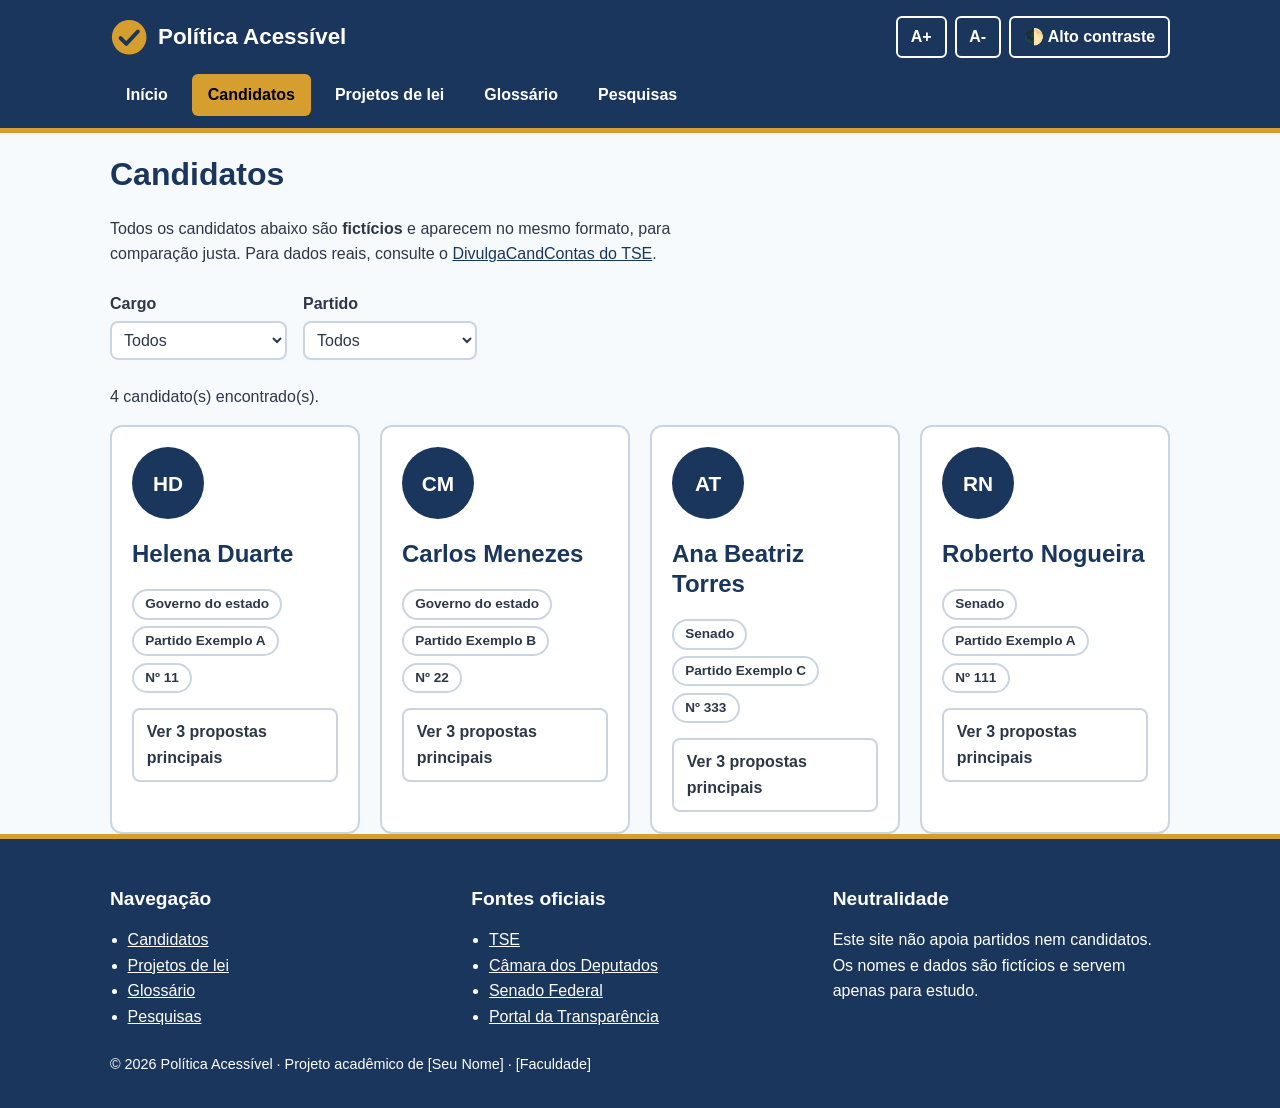
==== html/candidatos.html @ 6edd08f7 "estrutura geral" ====
<!DOCTYPE html>
<html lang="pt-BR">

<head>
    <meta charset="UTF-8">
    <meta name="viewport" content="width=device-width, initial-scale=1">
    <title>Candidatos – Política Acessível</title>
    <link rel="stylesheet" href="../css/style.css">
</head>

<body>
    <a class="pular" href="#conteudo">Ir para o conteúdo</a>

    <header class="cabecalho">
        <div class="container cabecalho-topo">
            <a class="logo" href="../index.html">
                <svg viewBox="0 0 40 40" aria-hidden="true">
                    <circle cx="20" cy="20" r="18" fill="#D69E2E" />
                    <path d="M11 21l6 6 12-13" fill="none" stroke="#1A365D" stroke-width="4" stroke-linecap="round"
                        stroke-linejoin="round" />
                </svg>
                <span>Política Acessível</span>
            </a>
            <div class="acessibilidade" role="group" aria-label="Ferramentas de acessibilidade">
                <button type="button" id="aumentar-fonte" aria-label="Aumentar tamanho do texto">A+</button>
                <button type="button" id="diminuir-fonte" aria-label="Diminuir tamanho do texto">A-</button>
                <button type="button" id="alto-contraste" aria-pressed="false">🌓 Alto contraste</button>
            </div>
        </div>
        <nav class="menu" aria-label="Menu principal">
            <ul>
                <li><a href="index.html">Início</a></li>
                <li><a href="candidatos.html" aria-current="page">Candidatos</a></li>
                <li><a href="projetos-de-lei.html">Projetos de lei</a></li>
                <li><a href="glossario.html">Glossário</a></li>
                <li><a href="pesquisas.html">Pesquisas</a></li>
            </ul>
        </nav>
    </header>

    <main id="conteudo" class="container">
        <h1>Candidatos</h1>
        <p class="intro">
            Todos os candidatos abaixo são <strong>fictícios</strong> e aparecem no mesmo formato, para comparação
            justa.
            Para dados reais, consulte o <a href="https://divulgacandcontas.tse.jus.br" target="_blank"
                rel="noopener">DivulgaCandContas do TSE</a>.
        </p>

        <!-- ===== FILTROS ===== -->
        <div class="filtros">
            <div>
                <label for="filtro-cargo">Cargo</label>
                <select id="filtro-cargo">
                    <option value="todos">Todos</option>
                    <option value="governo">Governo do estado</option>
                    <option value="senado">Senado</option>
                </select>
            </div>
            <div>
                <label for="filtro-partido">Partido</label>
                <select id="filtro-partido">
                    <option value="todos">Todos</option>
                    <option value="a">Partido Exemplo A</option>
                    <option value="b">Partido Exemplo B</option>
                    <option value="c">Partido Exemplo C</option>
                </select>
            </div>
        </div>
        <!-- aria-live: leitores de tela leem a mensagem quando ela muda -->
        <p id="contagem" aria-live="polite">4 candidato(s) encontrado(s).</p>

        <!--
      Cada card tem data-cargo e data-partido: informações usadas pelo filtro no JS.
      A foto é um placeholder com as iniciais. Para foto real, use:
      <img src="foto.jpg" alt="Foto de Nome do Candidato">
    -->
        <div class="grade">

            <article class="card card-candidato" data-cargo="governo" data-partido="a">
                <div class="foto" aria-hidden="true">HD</div>
                <h2>Helena Duarte</h2>
                <span class="tag">Governo do estado</span><span class="tag">Partido Exemplo A</span><span class="tag">Nº
                    11</span>
                <!-- aria-expanded = aberto/fechado | aria-controls = id do painel -->
                <button type="button" class="acordeao-botao" aria-expanded="false" aria-controls="prop-1">
                    Ver 3 propostas principais
                </button>
                <div id="prop-1" class="acordeao-painel" hidden>
                    <ol>
                        <li>Escola em tempo integral.</li>
                        <li>Mais postos de saúde com atendimento noturno.</li>
                        <li>Reforço escolar com tutoria.</li>
                    </ol>
                </div>
            </article>

            <article class="card card-candidato" data-cargo="governo" data-partido="b">
                <div class="foto" aria-hidden="true">CM</div>
                <h2>Carlos Menezes</h2>
                <span class="tag">Governo do estado</span><span class="tag">Partido Exemplo B</span><span class="tag">Nº
                    22</span>
                <button type="button" class="acordeao-botao" aria-expanded="false" aria-controls="prop-2">
                    Ver 3 propostas principais
                </button>
                <div id="prop-2" class="acordeao-painel" hidden>
                    <ol>
                        <li>Crédito facilitado para pequenos negócios.</li>
                        <li>Abertura de empresas em até 48 horas.</li>
                        <li>Cursos técnicos ligados às vagas da região.</li>
                    </ol>
                </div>
            </article>

            <article class="card card-candidato" data-cargo="senado" data-partido="c">
                <div class="foto" aria-hidden="true">AT</div>
                <h2>Ana Beatriz Torres</h2>
                <span class="tag">Senado</span><span class="tag">Partido Exemplo C</span><span class="tag">Nº 333</span>
                <button type="button" class="acordeao-botao" aria-expanded="false" aria-controls="prop-3">
                    Ver 3 propostas principais
                </button>
                <div id="prop-3" class="acordeao-painel" hidden>
                    <ol>
                        <li>Incentivo a energia limpa nos municípios.</li>
                        <li>Meta nacional de saneamento básico.</li>
                        <li>Transporte público mais barato para estudantes.</li>
                    </ol>
                </div>
            </article>

            <article class="card card-candidato" data-cargo="senado" data-partido="a">
                <div class="foto" aria-hidden="true">RN</div>
                <h2>Roberto Nogueira</h2>
                <span class="tag">Senado</span><span class="tag">Partido Exemplo A</span><span class="tag">Nº 111</span>
                <button type="button" class="acordeao-botao" aria-expanded="false" aria-controls="prop-4">
                    Ver 3 propostas principais
                </button>
                <div id="prop-4" class="acordeao-painel" hidden>
                    <ol>
                        <li>Mais transparência nos gastos do Congresso.</li>
                        <li>Apoio a pequenos produtores rurais.</li>
                        <li>Internet de qualidade em escolas do interior.</li>
                    </ol>
                </div>
            </article>

        </div>
    </main>

    <footer class="rodape">
        <div class="container">
            <div class="rodape-grade">
                <div>
                    <h2>Navegação</h2>
                    <ul>
                        <li><a href="candidatos.html">Candidatos</a></li>
                        <li><a href="projetos-de-lei.html">Projetos de lei</a></li>
                        <li><a href="glossario.html">Glossário</a></li>
                        <li><a href="pesquisas.html">Pesquisas</a></li>
                    </ul>
                </div>
                <div>
                    <h2>Fontes oficiais</h2>
                    <ul>
                        <li><a href="https://www.tse.jus.br" target="_blank" rel="noopener">TSE</a></li>
                        <li><a href="https://www.camara.leg.br" target="_blank" rel="noopener">Câmara dos Deputados</a>
                        </li>
                        <li><a href="https://www.senado.leg.br" target="_blank" rel="noopener">Senado Federal</a></li>
                        <li><a href="https://portaldatransparencia.gov.br" target="_blank" rel="noopener">Portal da
                                Transparência</a></li>
                    </ul>
                </div>
                <div>
                    <h2>Neutralidade</h2>
                    <p>Este site não apoia partidos nem candidatos. Os nomes e dados são fictícios e servem apenas para
                        estudo.</p>
                </div>
            </div>
            <p class="direitos">© 2026 Política Acessível · Projeto acadêmico de [Seu Nome] · [Faculdade]</p>
        </div>
    </footer>

    <script src="script.js"></script>
</body>

</html>
---- css/style.css ----
/* =========================================================
   1. VARIÁVEIS (design system)
   Use var(--nome) em qualquer lugar. Mudou aqui, mudou no site todo.
   ========================================================= */
:root {
  --cor-primaria: #1A365D;    /* azul institucional */
  --cor-secundaria: #2F855A;  /* verde cívico */
  --cor-destaque: #D69E2E;    /* amarelo suave */
  --cor-fundo: #F7FAFC;
  --cor-texto: #2D3748;
  --fonte-principal: 'Inter', 'Roboto', sans-serif;

  /* Variáveis extras, para o alto contraste conseguir trocar as cores */
  --cor-card: #FFFFFF;
  --cor-borda: #CBD5E0;
  --cor-titulo: #1A365D;
  --cor-link: #1A365D;
  --cor-barra-topo: #1A365D;  /* fundo do cabeçalho e do rodapé */
  --cor-sobre-barra: #FFFFFF; /* texto sobre o cabeçalho/rodapé */
  --cor-botao: #2F855A;       /* fundo dos botões principais */
  --cor-sobre-botao: #FFFFFF; /* texto dos botões principais */
}

/* =========================================================
   2. ALTO CONTRASTE
   Quando o JS coloca a classe "alto-contraste" no <body>,
   as variáveis abaixo substituem as de cima.
   ========================================================= */
.alto-contraste {
  --cor-fundo: #000000;
  --cor-texto: #FFFFFF;
  --cor-card: #000000;
  --cor-borda: #FFFFFF;
  --cor-titulo: #FFEB3B;
  --cor-link: #FFEB3B;
  --cor-barra-topo: #000000;
  --cor-sobre-barra: #FFFFFF;
  --cor-botao: #FFEB3B;
  --cor-sobre-botao: #000000;
  --cor-destaque: #FFEB3B;
}

/* =========================================================
   3. RESET E BASE
   rem = relativo ao tamanho da fonte do <html>.
   Por isso os botões A+ e A- conseguem aumentar o site todo.
   ========================================================= */
* { box-sizing: border-box; }

body {
  margin: 0;
  font-family: var(--fonte-principal);
  font-size: 1rem;
  line-height: 1.6;
  color: var(--cor-texto);
  background: var(--cor-fundo);
}

h1, h2, h3 { color: var(--cor-titulo); line-height: 1.25; }
a { color: var(--cor-link); }
img, svg { max-width: 100%; }

/* Centraliza e limita a largura do conteúdo */
.container { max-width: 1100px; margin: 0 auto; padding: 0 1.25rem; }
main { padding: 2rem 0 3rem; }

/* =========================================================
   4. ACESSIBILIDADE
   ========================================================= */
/* Foco visível para quem usa o teclado (tecla Tab) */
:focus-visible { outline: 3px solid var(--cor-destaque); outline-offset: 3px; }

/* "Ir para o conteúdo": escondido até receber foco */
.pular {
  position: absolute; left: 1rem; top: -4rem; z-index: 10;
  background: #FFFFFF; color: #000000; padding: 0.6rem 1rem; border-radius: 6px;
}
.pular:focus { top: 1rem; }

/* Texto só para leitores de tela */
.so-leitor {
  position: absolute; width: 1px; height: 1px; overflow: hidden;
  clip: rect(0 0 0 0); white-space: nowrap;
}

/* Respeita quem prefere menos animação */
@media (prefers-reduced-motion: reduce) {
  * { transition: none !important; }
}

/* =========================================================
   5. CABEÇALHO, MENU E WIDGET DE ACESSIBILIDADE
   ========================================================= */
.cabecalho {
  background: var(--cor-barra-topo);
  color: var(--cor-sobre-barra);
  border-bottom: 5px solid var(--cor-destaque);
}
.cabecalho-topo {
  display: flex; flex-wrap: wrap;             /* quebra linha no celular */
  justify-content: space-between; align-items: center;
  gap: 1rem; padding-top: 1rem; padding-bottom: 1rem;
}
.logo {
  display: flex; align-items: center; gap: 0.6rem;
  color: var(--cor-sobre-barra); text-decoration: none;
  font-size: 1.4rem; font-weight: 700;
}
.logo svg { width: 2.4rem; height: 2.4rem; }

.acessibilidade { display: flex; gap: 0.5rem; }
.acessibilidade button {
  font: inherit; font-weight: 600; cursor: pointer;
  padding: 0.4rem 0.8rem; border-radius: 6px;
  border: 2px solid var(--cor-sobre-barra);
  background: transparent; color: var(--cor-sobre-barra);
}
.acessibilidade button:hover,
.acessibilidade button[aria-pressed="true"] {
  background: var(--cor-sobre-barra); color: var(--cor-barra-topo);
}

.menu ul {
  list-style: none; margin: 0; padding: 0 1.25rem 0.75rem;
  max-width: 1100px; margin-inline: auto;
  display: flex; flex-wrap: wrap; gap: 0.5rem;
}
.menu a {
  display: block; padding: 0.5rem 1rem; border-radius: 6px;
  color: var(--cor-sobre-barra); text-decoration: none; font-weight: 600;
}
.menu a:hover { background: rgba(255, 255, 255, 0.18); }
/* Página atual (marcada com aria-current="page" no HTML) */
.menu a[aria-current="page"] { background: var(--cor-destaque); color: #000000; }

/* =========================================================
   6. COMPONENTES REUTILIZÁVEIS
   ========================================================= */
/* GRID: colunas automáticas, mínimo de 250px cada */
.grade { display: grid; grid-template-columns: repeat(auto-fit, minmax(250px, 1fr)); gap: 1.25rem; }

.card {
  background: var(--cor-card); border: 2px solid var(--cor-borda);
  border-radius: 12px; padding: 1.25rem;
}
.card h3 { margin-top: 0; }

.botao {
  font: inherit; font-weight: 600; cursor: pointer; text-decoration: none;
  display: inline-block; padding: 0.6rem 1.1rem; border-radius: 8px;
  border: 2px solid var(--cor-botao);
  background: var(--cor-botao); color: var(--cor-sobre-botao);
}
.botao:hover { opacity: 0.88; }
/* Botão "ativo" (ex.: Apoio já escolhido) */
.botao[aria-pressed="true"] { outline: 3px solid var(--cor-destaque); outline-offset: 2px; }
.botao-claro { background: transparent; color: var(--cor-link); border-color: var(--cor-link); }

.tag {
  display: inline-block; padding: 0.15rem 0.7rem; margin: 0 0.3rem 0.4rem 0;
  border-radius: 999px; font-size: 0.85rem; font-weight: 600;
  border: 2px solid var(--cor-borda);
}

.intro { max-width: 65ch; margin-bottom: 1.5rem; }

/* =========================================================
   7. PÁGINA INICIAL
   ========================================================= */
.hero { background: var(--cor-card); border-bottom: 2px solid var(--cor-borda); padding: 3rem 0; }
.hero h1 { font-size: clamp(1.8rem, 5vw, 3rem); margin: 0 0 0.75rem; }
.hero p { max-width: 60ch; font-size: 1.2rem; margin: 0 0 1.5rem; }

/* Card inteiro clicável (é um link <a>) */
.card-acesso { display: block; text-decoration: none; color: var(--cor-texto); min-height: 9rem; }
.card-acesso:hover { border-color: var(--cor-destaque); }
.card-acesso strong { display: block; font-size: 1.25rem; color: var(--cor-titulo); margin-bottom: 0.4rem; }
.secao { margin-top: 3rem; }

/* =========================================================
   8. CANDIDATOS
   ========================================================= */
.filtros { display: flex; flex-wrap: wrap; gap: 1rem; margin-bottom: 1.5rem; }
.filtros label { display: block; font-weight: 600; margin-bottom: 0.25rem; }
select, input[type="search"] {
  font: inherit; padding: 0.5rem; border: 2px solid var(--cor-borda);
  border-radius: 8px; background: var(--cor-card); color: var(--cor-texto);
}
input[type="search"] { width: 100%; max-width: 28rem; }

.foto {
  width: 4.5rem; height: 4.5rem; border-radius: 50%; margin-bottom: 0.75rem;
  display: flex; align-items: center; justify-content: center;
  background: var(--cor-primaria); color: #FFFFFF; font-weight: 700; font-size: 1.3rem;
}
.alto-contraste .foto { background: #FFFFFF; color: #000000; }

.acordeao-botao {
  width: 100%; text-align: left; font: inherit; font-weight: 600; cursor: pointer;
  padding: 0.6rem 0.8rem; margin-top: 0.5rem; border-radius: 8px;
  border: 2px solid var(--cor-borda); background: transparent; color: var(--cor-texto);
}
.acordeao-botao[aria-expanded="true"] { border-color: var(--cor-destaque); }
.acordeao-painel { padding: 0.5rem 0.5rem 0 1rem; }

/* =========================================================
   9. PROJETOS DE LEI (abas)
   ========================================================= */
.abas { display: flex; gap: 0.5rem; margin: 1rem 0; }
.aba-btn {
  font: inherit; font-weight: 600; cursor: pointer; padding: 0.5rem 1rem;
  border-radius: 8px; border: 2px solid var(--cor-borda);
  background: transparent; color: var(--cor-texto);
}
.aba-btn[aria-selected="true"] { background: var(--cor-botao); color: var(--cor-sobre-botao); border-color: var(--cor-botao); }
.aba-painel { padding: 1rem; border-left: 5px solid var(--cor-destaque); margin-bottom: 1rem; }
.botoes-voto { display: flex; flex-wrap: wrap; gap: 0.75rem; align-items: center; }

/* =========================================================
   10. GLOSSÁRIO
   ========================================================= */
.termo { padding: 1rem 0; border-bottom: 1px solid var(--cor-borda); }
.termo dt { font-weight: 700; font-size: 1.15rem; color: var(--cor-titulo); }
.termo dd { margin: 0.25rem 0 0; max-width: 70ch; }

/* =========================================================
   11. PESQUISAS (formulário e barras)
   ========================================================= */
fieldset { border: none; padding: 0; margin: 0 0 1rem; }
legend { font-weight: 700; font-size: 1.15rem; margin-bottom: 0.5rem; }
.opcao { display: flex; align-items: center; gap: 0.6rem; padding: 0.4rem 0; }
.opcao input { width: 1.3rem; height: 1.3rem; accent-color: var(--cor-botao); }
.msg-erro { color: #C53030; font-weight: 600; min-height: 1.5rem; }
.alto-contraste .msg-erro { color: #FF8A80; }

.linha-voto { display: grid; grid-template-columns: 7rem 1fr 3rem; gap: 0.5rem; align-items: center; margin: 0.5rem 0; }
.barra { height: 1.1rem; background: var(--cor-borda); border-radius: 999px; overflow: hidden; }
.alto-contraste .barra { background: #333333; }
.barra-cheia { height: 100%; width: 0; background: var(--cor-botao); transition: width 0.5s; }

/* =========================================================
   12. RODAPÉ
   ========================================================= */
.rodape { background: var(--cor-barra-topo); color: var(--cor-sobre-barra); padding: 2rem 0; border-top: 5px solid var(--cor-destaque); }
.rodape a { color: var(--cor-sobre-barra); }
.rodape h2 { color: var(--cor-sobre-barra); font-size: 1.2rem; }
.rodape-grade { display: grid; grid-template-columns: repeat(auto-fit, minmax(240px, 1fr)); gap: 1.5rem; }
.rodape ul { padding-left: 1.1rem; margin: 0; }
.direitos { margin: 1.5rem 0 0; font-size: 0.9rem; }

/* Celulares pequenos: barras de votação mais compactas */
@media (max-width: 480px) {
  .linha-voto { grid-template-columns: 5rem 1fr 2.8rem; }
}
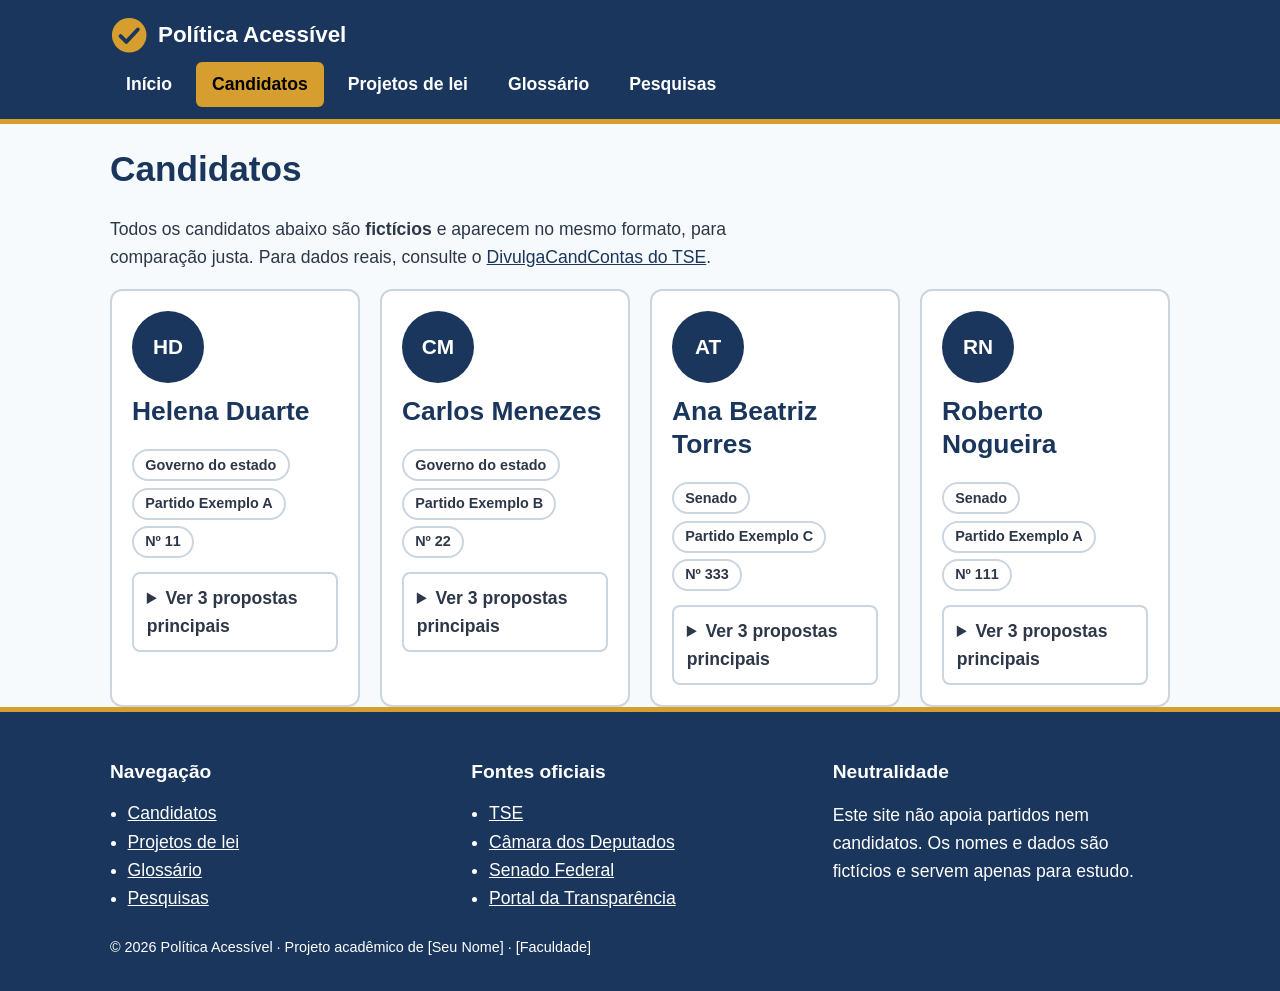
==== commit d6e38b7e: "ajuste css" ====
--- a/html/candidatos.html
+++ b/html/candidatos.html
@@ -13,7 +13,7 @@
 
     <header class="cabecalho">
         <div class="container cabecalho-topo">
-            <a class="logo" href="../index.html">
+            <a class="logo" href="index.html">
                 <svg viewBox="0 0 40 40" aria-hidden="true">
                     <circle cx="20" cy="20" r="18" fill="#D69E2E" />
                     <path d="M11 21l6 6 12-13" fill="none" stroke="#1A365D" stroke-width="4" stroke-linecap="round"
@@ -21,11 +21,6 @@
                 </svg>
                 <span>Política Acessível</span>
             </a>
-            <div class="acessibilidade" role="group" aria-label="Ferramentas de acessibilidade">
-                <button type="button" id="aumentar-fonte" aria-label="Aumentar tamanho do texto">A+</button>
-                <button type="button" id="diminuir-fonte" aria-label="Diminuir tamanho do texto">A-</button>
-                <button type="button" id="alto-contraste" aria-pressed="false">🌓 Alto contraste</button>
-            </div>
         </div>
         <nav class="menu" aria-label="Menu principal">
             <ul>
@@ -47,101 +42,69 @@
                 rel="noopener">DivulgaCandContas do TSE</a>.
         </p>
 
-        <!-- ===== FILTROS ===== -->
-        <div class="filtros">
-            <div>
-                <label for="filtro-cargo">Cargo</label>
-                <select id="filtro-cargo">
-                    <option value="todos">Todos</option>
-                    <option value="governo">Governo do estado</option>
-                    <option value="senado">Senado</option>
-                </select>
-            </div>
-            <div>
-                <label for="filtro-partido">Partido</label>
-                <select id="filtro-partido">
-                    <option value="todos">Todos</option>
-                    <option value="a">Partido Exemplo A</option>
-                    <option value="b">Partido Exemplo B</option>
-                    <option value="c">Partido Exemplo C</option>
-                </select>
-            </div>
-        </div>
-        <!-- aria-live: leitores de tela leem a mensagem quando ela muda -->
-        <p id="contagem" aria-live="polite">4 candidato(s) encontrado(s).</p>
-
-        <!--
-      Cada card tem data-cargo e data-partido: informações usadas pelo filtro no JS.
-      A foto é um placeholder com as iniciais. Para foto real, use:
-      <img src="foto.jpg" alt="Foto de Nome do Candidato">
-    -->
         <div class="grade">
 
-            <article class="card card-candidato" data-cargo="governo" data-partido="a">
+            <article class="card card-candidato">
                 <div class="foto" aria-hidden="true">HD</div>
                 <h2>Helena Duarte</h2>
                 <span class="tag">Governo do estado</span><span class="tag">Partido Exemplo A</span><span class="tag">Nº
                     11</span>
-                <!-- aria-expanded = aberto/fechado | aria-controls = id do painel -->
-                <button type="button" class="acordeao-botao" aria-expanded="false" aria-controls="prop-1">
-                    Ver 3 propostas principais
-                </button>
-                <div id="prop-1" class="acordeao-painel" hidden>
+
+                <!-- details/summary: o próprio HTML abre e fecha, sem JavaScript -->
+                <details>
+                    <summary>Ver 3 propostas principais</summary>
                     <ol>
                         <li>Escola em tempo integral.</li>
                         <li>Mais postos de saúde com atendimento noturno.</li>
                         <li>Reforço escolar com tutoria.</li>
                     </ol>
-                </div>
+                </details>
             </article>
 
-            <article class="card card-candidato" data-cargo="governo" data-partido="b">
+            <article class="card card-candidato">
                 <div class="foto" aria-hidden="true">CM</div>
                 <h2>Carlos Menezes</h2>
                 <span class="tag">Governo do estado</span><span class="tag">Partido Exemplo B</span><span class="tag">Nº
                     22</span>
-                <button type="button" class="acordeao-botao" aria-expanded="false" aria-controls="prop-2">
-                    Ver 3 propostas principais
-                </button>
-                <div id="prop-2" class="acordeao-painel" hidden>
+                <!-- details/summary: o próprio HTML abre e fecha, sem JavaScript -->
+                <details>
+                    <summary>Ver 3 propostas principais</summary>
                     <ol>
                         <li>Crédito facilitado para pequenos negócios.</li>
                         <li>Abertura de empresas em até 48 horas.</li>
                         <li>Cursos técnicos ligados às vagas da região.</li>
                     </ol>
-                </div>
+                </details>
             </article>
 
-            <article class="card card-candidato" data-cargo="senado" data-partido="c">
+            <article class="card card-candidato">
                 <div class="foto" aria-hidden="true">AT</div>
                 <h2>Ana Beatriz Torres</h2>
                 <span class="tag">Senado</span><span class="tag">Partido Exemplo C</span><span class="tag">Nº 333</span>
-                <button type="button" class="acordeao-botao" aria-expanded="false" aria-controls="prop-3">
-                    Ver 3 propostas principais
-                </button>
-                <div id="prop-3" class="acordeao-painel" hidden>
+                <!-- details/summary: o próprio HTML abre e fecha, sem JavaScript -->
+                <details>
+                    <summary>Ver 3 propostas principais</summary>
                     <ol>
                         <li>Incentivo a energia limpa nos municípios.</li>
                         <li>Meta nacional de saneamento básico.</li>
                         <li>Transporte público mais barato para estudantes.</li>
                     </ol>
-                </div>
+                </details>
             </article>
 
-            <article class="card card-candidato" data-cargo="senado" data-partido="a">
+            <article class="card card-candidato">
                 <div class="foto" aria-hidden="true">RN</div>
                 <h2>Roberto Nogueira</h2>
                 <span class="tag">Senado</span><span class="tag">Partido Exemplo A</span><span class="tag">Nº 111</span>
-                <button type="button" class="acordeao-botao" aria-expanded="false" aria-controls="prop-4">
-                    Ver 3 propostas principais
-                </button>
-                <div id="prop-4" class="acordeao-painel" hidden>
+                <!-- details/summary: o próprio HTML abre e fecha, sem JavaScript -->
+                <details>
+                    <summary>Ver 3 propostas principais</summary>
                     <ol>
                         <li>Mais transparência nos gastos do Congresso.</li>
                         <li>Apoio a pequenos produtores rurais.</li>
                         <li>Internet de qualidade em escolas do interior.</li>
                     </ol>
-                </div>
+                </details>
             </article>
 
         </div>
@@ -180,7 +143,6 @@
         </div>
     </footer>
 
-    <script src="script.js"></script>
 </body>
 
 </html>
--- a/css/style.css
+++ b/css/style.css
@@ -1,254 +1,373 @@
 /* =========================================================
-   1. VARIÁVEIS (design system)
-   Use var(--nome) em qualquer lugar. Mudou aqui, mudou no site todo.
+   1. VARIÁVEIS DE COR
+   Guardamos as cores com um nome. Para mudar uma cor do site
+   todo, basta mudar aqui. Para usar: var(--azul)
    ========================================================= */
 :root {
-  --cor-primaria: #1A365D;    /* azul institucional */
-  --cor-secundaria: #2F855A;  /* verde cívico */
-  --cor-destaque: #D69E2E;    /* amarelo suave */
-  --cor-fundo: #F7FAFC;
-  --cor-texto: #2D3748;
-  --fonte-principal: 'Inter', 'Roboto', sans-serif;
-
-  /* Variáveis extras, para o alto contraste conseguir trocar as cores */
-  --cor-card: #FFFFFF;
-  --cor-borda: #CBD5E0;
-  --cor-titulo: #1A365D;
-  --cor-link: #1A365D;
-  --cor-barra-topo: #1A365D;  /* fundo do cabeçalho e do rodapé */
-  --cor-sobre-barra: #FFFFFF; /* texto sobre o cabeçalho/rodapé */
-  --cor-botao: #2F855A;       /* fundo dos botões principais */
-  --cor-sobre-botao: #FFFFFF; /* texto dos botões principais */
-}
-
-/* =========================================================
-   2. ALTO CONTRASTE
-   Quando o JS coloca a classe "alto-contraste" no <body>,
-   as variáveis abaixo substituem as de cima.
-   ========================================================= */
-.alto-contraste {
-  --cor-fundo: #000000;
-  --cor-texto: #FFFFFF;
-  --cor-card: #000000;
-  --cor-borda: #FFFFFF;
-  --cor-titulo: #FFEB3B;
-  --cor-link: #FFEB3B;
-  --cor-barra-topo: #000000;
-  --cor-sobre-barra: #FFFFFF;
-  --cor-botao: #FFEB3B;
-  --cor-sobre-botao: #000000;
-  --cor-destaque: #FFEB3B;
-}
-
-/* =========================================================
-   3. RESET E BASE
-   rem = relativo ao tamanho da fonte do <html>.
-   Por isso os botões A+ e A- conseguem aumentar o site todo.
-   ========================================================= */
-* { box-sizing: border-box; }
+  --azul: #1A365D;
+  --verde: #2F855A;
+  --amarelo: #D69E2E;
+  --fundo: #F7FAFC;
+  --texto: #2D3748;
+  --branco: #FFFFFF;
+  --borda: #CBD5E0;
+}
+
+/* =========================================================
+   2. BASE (vale para a página toda)
+   ========================================================= */
+/* box-sizing: o padding e a borda entram na largura da caixa */
+* {
+  box-sizing: border-box;
+}
 
 body {
   margin: 0;
-  font-family: var(--fonte-principal);
-  font-size: 1rem;
+  /* tira a margem padrão do navegador */
+  font-family: Inter, Roboto, sans-serif;
+  /* fonte legível */
+  font-size: 1.1rem;
+  /* letra um pouco grande */
   line-height: 1.6;
-  color: var(--cor-texto);
-  background: var(--cor-fundo);
-}
-
-h1, h2, h3 { color: var(--cor-titulo); line-height: 1.25; }
-a { color: var(--cor-link); }
-img, svg { max-width: 100%; }
-
-/* Centraliza e limita a largura do conteúdo */
-.container { max-width: 1100px; margin: 0 auto; padding: 0 1.25rem; }
-main { padding: 2rem 0 3rem; }
-
-/* =========================================================
-   4. ACESSIBILIDADE
-   ========================================================= */
-/* Foco visível para quem usa o teclado (tecla Tab) */
-:focus-visible { outline: 3px solid var(--cor-destaque); outline-offset: 3px; }
-
-/* "Ir para o conteúdo": escondido até receber foco */
+  /* espaço entre as linhas */
+  color: var(--texto);
+  background: var(--fundo);
+}
+
+h1,
+h2,
+h3 {
+  color: var(--azul);
+  line-height: 1.25;
+}
+
+a {
+  color: var(--azul);
+}
+
+/* .container centraliza o conteúdo e limita a largura */
+.container {
+  max-width: 1100px;
+  margin: 0 auto;
+  /* "auto" nas laterais = centralizado */
+  padding: 0 1.25rem;
+}
+
+main {
+  padding: 2rem 0 3rem;
+}
+
+/* =========================================================
+   3. ACESSIBILIDADE
+   ========================================================= */
+/* Contorno amarelo em quem recebe foco do teclado (tecla Tab) */
+:focus-visible {
+  outline: 3px solid var(--amarelo);
+  outline-offset: 3px;
+}
+
+/* Link "Ir para o conteúdo": fica fora da tela até receber foco */
 .pular {
-  position: absolute; left: 1rem; top: -4rem; z-index: 10;
-  background: #FFFFFF; color: #000000; padding: 0.6rem 1rem; border-radius: 6px;
-}
-.pular:focus { top: 1rem; }
-
-/* Texto só para leitores de tela */
-.so-leitor {
-  position: absolute; width: 1px; height: 1px; overflow: hidden;
-  clip: rect(0 0 0 0); white-space: nowrap;
-}
-
-/* Respeita quem prefere menos animação */
-@media (prefers-reduced-motion: reduce) {
-  * { transition: none !important; }
-}
-
-/* =========================================================
-   5. CABEÇALHO, MENU E WIDGET DE ACESSIBILIDADE
+  position: absolute;
+  left: 1rem;
+  top: -4rem;
+  background: var(--branco);
+  color: #000;
+  padding: 0.6rem 1rem;
+}
+
+.pular:focus {
+  top: 1rem;
+}
+
+/* =========================================================
+   4. CABEÇALHO E MENU
    ========================================================= */
 .cabecalho {
-  background: var(--cor-barra-topo);
-  color: var(--cor-sobre-barra);
-  border-bottom: 5px solid var(--cor-destaque);
-}
+  background: var(--azul);
+  border-bottom: 5px solid var(--amarelo);
+}
+
 .cabecalho-topo {
-  display: flex; flex-wrap: wrap;             /* quebra linha no celular */
-  justify-content: space-between; align-items: center;
-  gap: 1rem; padding-top: 1rem; padding-bottom: 1rem;
-}
+  padding-top: 1rem;
+  padding-bottom: 0.5rem;
+}
+
 .logo {
-  display: flex; align-items: center; gap: 0.6rem;
-  color: var(--cor-sobre-barra); text-decoration: none;
-  font-size: 1.4rem; font-weight: 700;
-}
-.logo svg { width: 2.4rem; height: 2.4rem; }
-
-.acessibilidade { display: flex; gap: 0.5rem; }
-.acessibilidade button {
-  font: inherit; font-weight: 600; cursor: pointer;
-  padding: 0.4rem 0.8rem; border-radius: 6px;
-  border: 2px solid var(--cor-sobre-barra);
-  background: transparent; color: var(--cor-sobre-barra);
-}
-.acessibilidade button:hover,
-.acessibilidade button[aria-pressed="true"] {
-  background: var(--cor-sobre-barra); color: var(--cor-barra-topo);
+  display: flex;
+  /* coloca ícone e texto lado a lado */
+  align-items: center;
+  gap: 0.6rem;
+  color: var(--branco);
+  text-decoration: none;
+  /* tira o sublinhado */
+  font-size: 1.4rem;
+  font-weight: 700;
+}
+
+.logo svg {
+  width: 2.4rem;
+  height: 2.4rem;
 }
 
 .menu ul {
-  list-style: none; margin: 0; padding: 0 1.25rem 0.75rem;
-  max-width: 1100px; margin-inline: auto;
-  display: flex; flex-wrap: wrap; gap: 0.5rem;
-}
+  display: flex;
+  flex-wrap: wrap;
+  /* no celular, o menu quebra de linha */
+  gap: 0.5rem;
+  list-style: none;
+  /* tira as bolinhas da lista */
+  margin: 0 auto;
+  padding: 0 1.25rem 0.75rem;
+  max-width: 1100px;
+}
+
 .menu a {
-  display: block; padding: 0.5rem 1rem; border-radius: 6px;
-  color: var(--cor-sobre-barra); text-decoration: none; font-weight: 600;
-}
-.menu a:hover { background: rgba(255, 255, 255, 0.18); }
-/* Página atual (marcada com aria-current="page" no HTML) */
-.menu a[aria-current="page"] { background: var(--cor-destaque); color: #000000; }
-
-/* =========================================================
-   6. COMPONENTES REUTILIZÁVEIS
-   ========================================================= */
-/* GRID: colunas automáticas, mínimo de 250px cada */
-.grade { display: grid; grid-template-columns: repeat(auto-fit, minmax(250px, 1fr)); gap: 1.25rem; }
+  display: block;
+  padding: 0.5rem 1rem;
+  color: var(--branco);
+  text-decoration: none;
+  font-weight: 600;
+  border-radius: 6px;
+}
+
+.menu a:hover {
+  background: rgba(255, 255, 255, 0.2);
+}
+
+/* A página atual (marcada com aria-current="page" no HTML) fica amarela */
+.menu a[aria-current="page"] {
+  background: var(--amarelo);
+  color: #000;
+}
+
+/* =========================================================
+   5. PÁGINA INICIAL
+   ========================================================= */
+.hero {
+  background: var(--branco);
+  border-bottom: 2px solid var(--borda);
+  padding: 3rem 0;
+}
+
+.hero h1 {
+  font-size: 2.4rem;
+  margin-top: 0;
+}
+
+.hero p {
+  max-width: 60ch;
+  font-size: 1.2rem;
+}
+
+.secao {
+  margin-top: 3rem;
+}
+
+.intro {
+  max-width: 65ch;
+}
+
+/* =========================================================
+   6. GRADE E CARDS (usados em todas as páginas)
+   ========================================================= */
+/* Grid: cria colunas. auto-fit + minmax = quantas colunas couberem,
+   cada uma com pelo menos 250px. No celular vira 1 coluna sozinho. */
+.grade {
+  display: grid;
+  grid-template-columns: repeat(auto-fit, minmax(250px, 1fr));
+  gap: 1.25rem;
+}
 
 .card {
-  background: var(--cor-card); border: 2px solid var(--cor-borda);
-  border-radius: 12px; padding: 1.25rem;
-}
-.card h3 { margin-top: 0; }
+  background: var(--branco);
+  border: 2px solid var(--borda);
+  border-radius: 12px;
+  /* cantos arredondados */
+  padding: 1.25rem;
+}
+
+.card h2,
+.card h3 {
+  margin-top: 0;
+}
+
+/* Cards da página inicial são links inteiros */
+.card-acesso {
+  display: block;
+  text-decoration: none;
+  color: var(--texto);
+}
+
+.card-acesso:hover {
+  border-color: var(--amarelo);
+}
+
+.card-acesso strong {
+  display: block;
+  font-size: 1.25rem;
+  color: var(--azul);
+}
+
+/* =========================================================
+   7. PEÇAS PEQUENAS: tag e botão
+   ========================================================= */
+.tag {
+  display: inline-block;
+  padding: 0.15rem 0.7rem;
+  margin: 0 0.3rem 0.4rem 0;
+  border: 2px solid var(--borda);
+  border-radius: 999px;
+  /* bem arredondado = formato de pílula */
+  font-size: 0.9rem;
+  font-weight: 600;
+}
 
 .botao {
-  font: inherit; font-weight: 600; cursor: pointer; text-decoration: none;
-  display: inline-block; padding: 0.6rem 1.1rem; border-radius: 8px;
-  border: 2px solid var(--cor-botao);
-  background: var(--cor-botao); color: var(--cor-sobre-botao);
-}
-.botao:hover { opacity: 0.88; }
-/* Botão "ativo" (ex.: Apoio já escolhido) */
-.botao[aria-pressed="true"] { outline: 3px solid var(--cor-destaque); outline-offset: 2px; }
-.botao-claro { background: transparent; color: var(--cor-link); border-color: var(--cor-link); }
-
-.tag {
-  display: inline-block; padding: 0.15rem 0.7rem; margin: 0 0.3rem 0.4rem 0;
-  border-radius: 999px; font-size: 0.85rem; font-weight: 600;
-  border: 2px solid var(--cor-borda);
-}
-
-.intro { max-width: 65ch; margin-bottom: 1.5rem; }
-
-/* =========================================================
-   7. PÁGINA INICIAL
-   ========================================================= */
-.hero { background: var(--cor-card); border-bottom: 2px solid var(--cor-borda); padding: 3rem 0; }
-.hero h1 { font-size: clamp(1.8rem, 5vw, 3rem); margin: 0 0 0.75rem; }
-.hero p { max-width: 60ch; font-size: 1.2rem; margin: 0 0 1.5rem; }
-
-/* Card inteiro clicável (é um link <a>) */
-.card-acesso { display: block; text-decoration: none; color: var(--cor-texto); min-height: 9rem; }
-.card-acesso:hover { border-color: var(--cor-destaque); }
-.card-acesso strong { display: block; font-size: 1.25rem; color: var(--cor-titulo); margin-bottom: 0.4rem; }
-.secao { margin-top: 3rem; }
+  display: inline-block;
+  padding: 0.6rem 1.1rem;
+  background: var(--verde);
+  color: var(--branco);
+  text-decoration: none;
+  font-weight: 600;
+  border-radius: 8px;
+}
+
+.botao:hover {
+  opacity: 0.85;
+}
 
 /* =========================================================
    8. CANDIDATOS
    ========================================================= */
-.filtros { display: flex; flex-wrap: wrap; gap: 1rem; margin-bottom: 1.5rem; }
-.filtros label { display: block; font-weight: 600; margin-bottom: 0.25rem; }
-select, input[type="search"] {
-  font: inherit; padding: 0.5rem; border: 2px solid var(--cor-borda);
-  border-radius: 8px; background: var(--cor-card); color: var(--cor-texto);
-}
-input[type="search"] { width: 100%; max-width: 28rem; }
-
+/* Foto: um círculo com as iniciais */
 .foto {
-  width: 4.5rem; height: 4.5rem; border-radius: 50%; margin-bottom: 0.75rem;
-  display: flex; align-items: center; justify-content: center;
-  background: var(--cor-primaria); color: #FFFFFF; font-weight: 700; font-size: 1.3rem;
-}
-.alto-contraste .foto { background: #FFFFFF; color: #000000; }
-
-.acordeao-botao {
-  width: 100%; text-align: left; font: inherit; font-weight: 600; cursor: pointer;
-  padding: 0.6rem 0.8rem; margin-top: 0.5rem; border-radius: 8px;
-  border: 2px solid var(--cor-borda); background: transparent; color: var(--cor-texto);
-}
-.acordeao-botao[aria-expanded="true"] { border-color: var(--cor-destaque); }
-.acordeao-painel { padding: 0.5rem 0.5rem 0 1rem; }
-
-/* =========================================================
-   9. PROJETOS DE LEI (abas)
-   ========================================================= */
-.abas { display: flex; gap: 0.5rem; margin: 1rem 0; }
-.aba-btn {
-  font: inherit; font-weight: 600; cursor: pointer; padding: 0.5rem 1rem;
-  border-radius: 8px; border: 2px solid var(--cor-borda);
-  background: transparent; color: var(--cor-texto);
-}
-.aba-btn[aria-selected="true"] { background: var(--cor-botao); color: var(--cor-sobre-botao); border-color: var(--cor-botao); }
-.aba-painel { padding: 1rem; border-left: 5px solid var(--cor-destaque); margin-bottom: 1rem; }
-.botoes-voto { display: flex; flex-wrap: wrap; gap: 0.75rem; align-items: center; }
+  display: flex;
+  align-items: center;
+  justify-content: center;
+  /* centraliza o texto dentro do círculo */
+  width: 4.5rem;
+  height: 4.5rem;
+  border-radius: 50%;
+  /* 50% = círculo */
+  background: var(--azul);
+  color: var(--branco);
+  font-weight: 700;
+  font-size: 1.3rem;
+  margin-bottom: 0.75rem;
+}
+
+/* Acordeão feito com <details>: o navegador abre e fecha sozinho */
+details {
+  margin-top: 0.5rem;
+}
+
+summary {
+  cursor: pointer;
+  /* mãozinha ao passar o mouse */
+  padding: 0.6rem 0.8rem;
+  border: 2px solid var(--borda);
+  border-radius: 8px;
+  font-weight: 600;
+}
+
+/* =========================================================
+   9. PROJETOS DE LEI
+   ========================================================= */
+.bloco {
+  padding: 0.5rem 1rem;
+  border-left: 5px solid var(--amarelo);
+}
 
 /* =========================================================
    10. GLOSSÁRIO
    ========================================================= */
-.termo { padding: 1rem 0; border-bottom: 1px solid var(--cor-borda); }
-.termo dt { font-weight: 700; font-size: 1.15rem; color: var(--cor-titulo); }
-.termo dd { margin: 0.25rem 0 0; max-width: 70ch; }
-
-/* =========================================================
-   11. PESQUISAS (formulário e barras)
-   ========================================================= */
-fieldset { border: none; padding: 0; margin: 0 0 1rem; }
-legend { font-weight: 700; font-size: 1.15rem; margin-bottom: 0.5rem; }
-.opcao { display: flex; align-items: center; gap: 0.6rem; padding: 0.4rem 0; }
-.opcao input { width: 1.3rem; height: 1.3rem; accent-color: var(--cor-botao); }
-.msg-erro { color: #C53030; font-weight: 600; min-height: 1.5rem; }
-.alto-contraste .msg-erro { color: #FF8A80; }
-
-.linha-voto { display: grid; grid-template-columns: 7rem 1fr 3rem; gap: 0.5rem; align-items: center; margin: 0.5rem 0; }
-.barra { height: 1.1rem; background: var(--cor-borda); border-radius: 999px; overflow: hidden; }
-.alto-contraste .barra { background: #333333; }
-.barra-cheia { height: 100%; width: 0; background: var(--cor-botao); transition: width 0.5s; }
+.termo {
+  padding: 1rem 0;
+  border-bottom: 1px solid var(--borda);
+}
+
+.termo dt {
+  font-weight: 700;
+  font-size: 1.15rem;
+  color: var(--azul);
+}
+
+.termo dd {
+  margin: 0.25rem 0 0;
+  max-width: 70ch;
+}
+
+/* =========================================================
+   11. PESQUISAS (barras)
+   ========================================================= */
+/* Cada linha tem 3 colunas: nome | barra | porcentagem */
+.linha-voto {
+  display: grid;
+  grid-template-columns: 7rem 1fr 3rem;
+  gap: 0.5rem;
+  align-items: center;
+  margin: 0.5rem 0;
+}
+
+.barra {
+  height: 1.1rem;
+  background: var(--borda);
+  border-radius: 999px;
+  overflow: hidden;
+}
+
+/* A largura da parte verde vem do HTML (style="width: 39%") */
+.barra-cheia {
+  height: 100%;
+  background: var(--verde);
+}
 
 /* =========================================================
    12. RODAPÉ
    ========================================================= */
-.rodape { background: var(--cor-barra-topo); color: var(--cor-sobre-barra); padding: 2rem 0; border-top: 5px solid var(--cor-destaque); }
-.rodape a { color: var(--cor-sobre-barra); }
-.rodape h2 { color: var(--cor-sobre-barra); font-size: 1.2rem; }
-.rodape-grade { display: grid; grid-template-columns: repeat(auto-fit, minmax(240px, 1fr)); gap: 1.5rem; }
-.rodape ul { padding-left: 1.1rem; margin: 0; }
-.direitos { margin: 1.5rem 0 0; font-size: 0.9rem; }
-
-/* Celulares pequenos: barras de votação mais compactas */
+.rodape {
+  background: var(--azul);
+  color: var(--branco);
+  padding: 2rem 0;
+  border-top: 5px solid var(--amarelo);
+}
+
+.rodape a {
+  color: var(--branco);
+}
+
+.rodape h2 {
+  color: var(--branco);
+  font-size: 1.2rem;
+}
+
+.rodape-grade {
+  display: grid;
+  grid-template-columns: repeat(auto-fit, minmax(240px, 1fr));
+  gap: 1.5rem;
+}
+
+.rodape ul {
+  padding-left: 1.1rem;
+  margin: 0;
+}
+
+.direitos {
+  margin: 1.5rem 0 0;
+  font-size: 0.9rem;
+}
+
+/* =========================================================
+   13. CELULAR PEQUENO
+   @media aplica as regras só quando a tela tem até 480px
+   ========================================================= */
 @media (max-width: 480px) {
-  .linha-voto { grid-template-columns: 5rem 1fr 2.8rem; }
+  .hero h1 {
+    font-size: 1.8rem;
+  }
+
+  .linha-voto {
+    grid-template-columns: 5rem 1fr 2.8rem;
+  }
 }
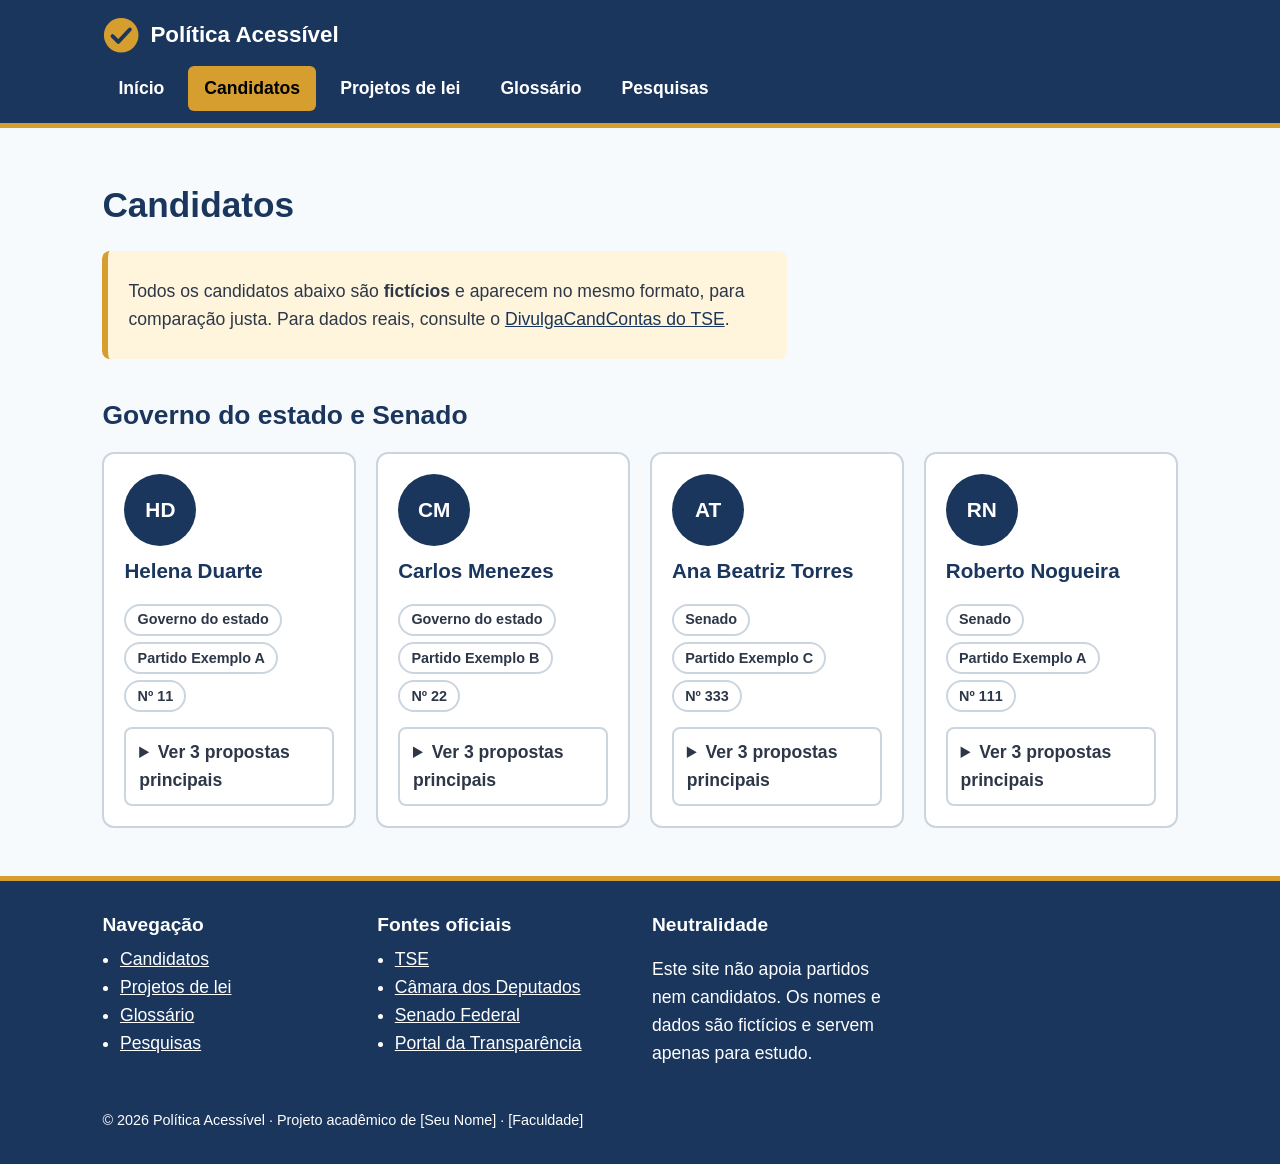
==== commit 89c02a03: "ajuste geral e readme" ====
--- a/html/candidatos.html
+++ b/html/candidatos.html
@@ -5,24 +5,23 @@
     <meta charset="UTF-8">
     <meta name="viewport" content="width=device-width, initial-scale=1">
     <title>Candidatos – Política Acessível</title>
+    <meta name="description" content="Política brasileira explicada com linguagem simples e acessibilidade.">
     <link rel="stylesheet" href="../css/style.css">
 </head>
 
 <body>
-    <a class="pular" href="#conteudo">Ir para o conteúdo</a>
+    <a id="pular" href="#conteudo">Ir para o conteúdo</a>
 
-    <header class="cabecalho">
-        <div class="container cabecalho-topo">
-            <a class="logo" href="index.html">
-                <svg viewBox="0 0 40 40" aria-hidden="true">
-                    <circle cx="20" cy="20" r="18" fill="#D69E2E" />
-                    <path d="M11 21l6 6 12-13" fill="none" stroke="#1A365D" stroke-width="4" stroke-linecap="round"
-                        stroke-linejoin="round" />
-                </svg>
-                <span>Política Acessível</span>
-            </a>
-        </div>
-        <nav class="menu" aria-label="Menu principal">
+    <header>
+        <a href="index.html">
+            <svg viewBox="0 0 40 40" aria-hidden="true">
+                <circle cx="20" cy="20" r="18" fill="#D69E2E" />
+                <path d="M11 21l6 6 12-13" fill="none" stroke="#1A365D" stroke-width="4" stroke-linecap="round"
+                    stroke-linejoin="round" />
+            </svg>
+            <span>Política Acessível</span>
+        </a>
+        <nav aria-label="Menu principal">
             <ul>
                 <li><a href="index.html">Início</a></li>
                 <li><a href="candidatos.html" aria-current="page">Candidatos</a></li>
@@ -33,24 +32,20 @@
         </nav>
     </header>
 
-    <main id="conteudo" class="container">
+    <main id="conteudo">
         <h1>Candidatos</h1>
-        <p class="intro">
-            Todos os candidatos abaixo são <strong>fictícios</strong> e aparecem no mesmo formato, para comparação
-            justa.
-            Para dados reais, consulte o <a href="https://divulgacandcontas.tse.jus.br" target="_blank"
-                rel="noopener">DivulgaCandContas do TSE</a>.
-        </p>
+        <aside>
+            <p>Todos os candidatos abaixo são <strong>fictícios</strong> e aparecem no mesmo formato, para comparação
+                justa. Para dados reais, consulte o <a href="https://divulgacandcontas.tse.jus.br" target="_blank"
+                    rel="noopener">DivulgaCandContas do TSE</a>.</p>
+        </aside>
 
-        <div class="grade">
-
-            <article class="card card-candidato">
-                <div class="foto" aria-hidden="true">HD</div>
-                <h2>Helena Duarte</h2>
-                <span class="tag">Governo do estado</span><span class="tag">Partido Exemplo A</span><span class="tag">Nº
-                    11</span>
-
-                <!-- details/summary: o próprio HTML abre e fecha, sem JavaScript -->
+        <section>
+            <h2>Governo do estado e Senado</h2>
+            <article>
+                <figure role="img" aria-label="Foto de Helena Duarte">HD</figure>
+                <h3>Helena Duarte</h3>
+                <small>Governo do estado</small><small>Partido Exemplo A</small><small>Nº 11</small>
                 <details>
                     <summary>Ver 3 propostas principais</summary>
                     <ol>
@@ -60,13 +55,10 @@
                     </ol>
                 </details>
             </article>
-
-            <article class="card card-candidato">
-                <div class="foto" aria-hidden="true">CM</div>
-                <h2>Carlos Menezes</h2>
-                <span class="tag">Governo do estado</span><span class="tag">Partido Exemplo B</span><span class="tag">Nº
-                    22</span>
-                <!-- details/summary: o próprio HTML abre e fecha, sem JavaScript -->
+            <article>
+                <figure role="img" aria-label="Foto de Carlos Menezes">CM</figure>
+                <h3>Carlos Menezes</h3>
+                <small>Governo do estado</small><small>Partido Exemplo B</small><small>Nº 22</small>
                 <details>
                     <summary>Ver 3 propostas principais</summary>
                     <ol>
@@ -76,12 +68,10 @@
                     </ol>
                 </details>
             </article>
-
-            <article class="card card-candidato">
-                <div class="foto" aria-hidden="true">AT</div>
-                <h2>Ana Beatriz Torres</h2>
-                <span class="tag">Senado</span><span class="tag">Partido Exemplo C</span><span class="tag">Nº 333</span>
-                <!-- details/summary: o próprio HTML abre e fecha, sem JavaScript -->
+            <article>
+                <figure role="img" aria-label="Foto de Ana Beatriz Torres">AT</figure>
+                <h3>Ana Beatriz Torres</h3>
+                <small>Senado</small><small>Partido Exemplo C</small><small>Nº 333</small>
                 <details>
                     <summary>Ver 3 propostas principais</summary>
                     <ol>
@@ -91,12 +81,10 @@
                     </ol>
                 </details>
             </article>
-
-            <article class="card card-candidato">
-                <div class="foto" aria-hidden="true">RN</div>
-                <h2>Roberto Nogueira</h2>
-                <span class="tag">Senado</span><span class="tag">Partido Exemplo A</span><span class="tag">Nº 111</span>
-                <!-- details/summary: o próprio HTML abre e fecha, sem JavaScript -->
+            <article>
+                <figure role="img" aria-label="Foto de Roberto Nogueira">RN</figure>
+                <h3>Roberto Nogueira</h3>
+                <small>Senado</small><small>Partido Exemplo A</small><small>Nº 111</small>
                 <details>
                     <summary>Ver 3 propostas principais</summary>
                     <ol>
@@ -106,43 +94,36 @@
                     </ol>
                 </details>
             </article>
-
-        </div>
+        </section>
     </main>
 
-    <footer class="rodape">
-        <div class="container">
-            <div class="rodape-grade">
-                <div>
-                    <h2>Navegação</h2>
-                    <ul>
-                        <li><a href="candidatos.html">Candidatos</a></li>
-                        <li><a href="projetos-de-lei.html">Projetos de lei</a></li>
-                        <li><a href="glossario.html">Glossário</a></li>
-                        <li><a href="pesquisas.html">Pesquisas</a></li>
-                    </ul>
-                </div>
-                <div>
-                    <h2>Fontes oficiais</h2>
-                    <ul>
-                        <li><a href="https://www.tse.jus.br" target="_blank" rel="noopener">TSE</a></li>
-                        <li><a href="https://www.camara.leg.br" target="_blank" rel="noopener">Câmara dos Deputados</a>
-                        </li>
-                        <li><a href="https://www.senado.leg.br" target="_blank" rel="noopener">Senado Federal</a></li>
-                        <li><a href="https://portaldatransparencia.gov.br" target="_blank" rel="noopener">Portal da
-                                Transparência</a></li>
-                    </ul>
-                </div>
-                <div>
-                    <h2>Neutralidade</h2>
-                    <p>Este site não apoia partidos nem candidatos. Os nomes e dados são fictícios e servem apenas para
-                        estudo.</p>
-                </div>
-            </div>
-            <p class="direitos">© 2026 Política Acessível · Projeto acadêmico de [Seu Nome] · [Faculdade]</p>
-        </div>
+    <footer>
+        <nav aria-label="Navegação do rodapé">
+            <h2>Navegação</h2>
+            <ul>
+                <li><a href="candidatos.html">Candidatos</a></li>
+                <li><a href="projetos-de-lei.html">Projetos de lei</a></li>
+                <li><a href="glossario.html">Glossário</a></li>
+                <li><a href="pesquisas.html">Pesquisas</a></li>
+            </ul>
+        </nav>
+        <section>
+            <h2>Fontes oficiais</h2>
+            <ul>
+                <li><a href="https://www.tse.jus.br" target="_blank" rel="noopener">TSE</a></li>
+                <li><a href="https://www.camara.leg.br" target="_blank" rel="noopener">Câmara dos Deputados</a></li>
+                <li><a href="https://www.senado.leg.br" target="_blank" rel="noopener">Senado Federal</a></li>
+                <li><a href="https://portaldatransparencia.gov.br" target="_blank" rel="noopener">Portal da
+                        Transparência</a></li>
+            </ul>
+        </section>
+        <aside>
+            <h2>Neutralidade</h2>
+            <p>Este site não apoia partidos nem candidatos. Os nomes e dados são fictícios e servem apenas para estudo.
+            </p>
+        </aside>
+        <p>© 2026 Política Acessível · Projeto acadêmico de [Seu Nome] · [Faculdade]</p>
     </footer>
-
 </body>
 
 </html>
--- a/css/style.css
+++ b/css/style.css
@@ -1,8 +1,4 @@
-/* =========================================================
-   1. VARIÁVEIS DE COR
-   Guardamos as cores com um nome. Para mudar uma cor do site
-   todo, basta mudar aqui. Para usar: var(--azul)
-   ========================================================= */
+/* Cores: mude aqui e muda o site todo */
 :root {
   --azul: #1A365D;
   --verde: #2F855A;
@@ -13,361 +9,119 @@
   --borda: #CBD5E0;
 }
 
-/* =========================================================
-   2. BASE (vale para a página toda)
-   ========================================================= */
-/* box-sizing: o padding e a borda entram na largura da caixa */
-* {
-  box-sizing: border-box;
-}
-
+/* Base */
+* { box-sizing: border-box; }
 body {
-  margin: 0;
-  /* tira a margem padrão do navegador */
-  font-family: Inter, Roboto, sans-serif;
-  /* fonte legível */
-  font-size: 1.1rem;
-  /* letra um pouco grande */
-  line-height: 1.6;
-  /* espaço entre as linhas */
-  color: var(--texto);
-  background: var(--fundo);
-}
-
-h1,
-h2,
-h3 {
-  color: var(--azul);
-  line-height: 1.25;
-}
-
-a {
-  color: var(--azul);
-}
-
-/* .container centraliza o conteúdo e limita a largura */
-.container {
-  max-width: 1100px;
-  margin: 0 auto;
-  /* "auto" nas laterais = centralizado */
-  padding: 0 1.25rem;
-}
-
-main {
-  padding: 2rem 0 3rem;
-}
-
-/* =========================================================
-   3. ACESSIBILIDADE
-   ========================================================= */
-/* Contorno amarelo em quem recebe foco do teclado (tecla Tab) */
-:focus-visible {
-  outline: 3px solid var(--amarelo);
-  outline-offset: 3px;
-}
-
-/* Link "Ir para o conteúdo": fica fora da tela até receber foco */
-.pular {
-  position: absolute;
-  left: 1rem;
-  top: -4rem;
-  background: var(--branco);
-  color: #000;
-  padding: 0.6rem 1rem;
-}
-
-.pular:focus {
-  top: 1rem;
-}
-
-/* =========================================================
-   4. CABEÇALHO E MENU
-   ========================================================= */
-.cabecalho {
-  background: var(--azul);
-  border-bottom: 5px solid var(--amarelo);
-}
-
-.cabecalho-topo {
-  padding-top: 1rem;
-  padding-bottom: 0.5rem;
-}
-
-.logo {
-  display: flex;
-  /* coloca ícone e texto lado a lado */
-  align-items: center;
-  gap: 0.6rem;
-  color: var(--branco);
-  text-decoration: none;
-  /* tira o sublinhado */
-  font-size: 1.4rem;
-  font-weight: 700;
-}
-
-.logo svg {
-  width: 2.4rem;
-  height: 2.4rem;
-}
-
-.menu ul {
-  display: flex;
-  flex-wrap: wrap;
-  /* no celular, o menu quebra de linha */
-  gap: 0.5rem;
-  list-style: none;
-  /* tira as bolinhas da lista */
-  margin: 0 auto;
-  padding: 0 1.25rem 0.75rem;
-  max-width: 1100px;
-}
-
-.menu a {
-  display: block;
-  padding: 0.5rem 1rem;
-  color: var(--branco);
-  text-decoration: none;
-  font-weight: 600;
-  border-radius: 6px;
-}
-
-.menu a:hover {
-  background: rgba(255, 255, 255, 0.2);
-}
-
-/* A página atual (marcada com aria-current="page" no HTML) fica amarela */
-.menu a[aria-current="page"] {
-  background: var(--amarelo);
-  color: #000;
-}
-
-/* =========================================================
-   5. PÁGINA INICIAL
-   ========================================================= */
-.hero {
-  background: var(--branco);
-  border-bottom: 2px solid var(--borda);
-  padding: 3rem 0;
-}
-
-.hero h1 {
-  font-size: 2.4rem;
-  margin-top: 0;
-}
-
-.hero p {
-  max-width: 60ch;
-  font-size: 1.2rem;
-}
-
-.secao {
-  margin-top: 3rem;
-}
-
-.intro {
-  max-width: 65ch;
-}
-
-/* =========================================================
-   6. GRADE E CARDS (usados em todas as páginas)
-   ========================================================= */
-/* Grid: cria colunas. auto-fit + minmax = quantas colunas couberem,
-   cada uma com pelo menos 250px. No celular vira 1 coluna sozinho. */
-.grade {
-  display: grid;
-  grid-template-columns: repeat(auto-fit, minmax(250px, 1fr));
-  gap: 1.25rem;
-}
-
-.card {
-  background: var(--branco);
-  border: 2px solid var(--borda);
-  border-radius: 12px;
-  /* cantos arredondados */
-  padding: 1.25rem;
-}
-
-.card h2,
-.card h3 {
-  margin-top: 0;
-}
-
-/* Cards da página inicial são links inteiros */
-.card-acesso {
-  display: block;
-  text-decoration: none;
-  color: var(--texto);
-}
-
-.card-acesso:hover {
-  border-color: var(--amarelo);
-}
-
-.card-acesso strong {
-  display: block;
-  font-size: 1.25rem;
-  color: var(--azul);
-}
-
-/* =========================================================
-   7. PEÇAS PEQUENAS: tag e botão
-   ========================================================= */
-.tag {
-  display: inline-block;
-  padding: 0.15rem 0.7rem;
-  margin: 0 0.3rem 0.4rem 0;
-  border: 2px solid var(--borda);
-  border-radius: 999px;
-  /* bem arredondado = formato de pílula */
-  font-size: 0.9rem;
-  font-weight: 600;
-}
-
-.botao {
-  display: inline-block;
-  padding: 0.6rem 1.1rem;
-  background: var(--verde);
-  color: var(--branco);
-  text-decoration: none;
-  font-weight: 600;
-  border-radius: 8px;
-}
-
-.botao:hover {
-  opacity: 0.85;
-}
-
-/* =========================================================
-   8. CANDIDATOS
-   ========================================================= */
-/* Foto: um círculo com as iniciais */
-.foto {
-  display: flex;
-  align-items: center;
-  justify-content: center;
-  /* centraliza o texto dentro do círculo */
-  width: 4.5rem;
-  height: 4.5rem;
-  border-radius: 50%;
-  /* 50% = círculo */
-  background: var(--azul);
-  color: var(--branco);
-  font-weight: 700;
-  font-size: 1.3rem;
-  margin-bottom: 0.75rem;
-}
-
-/* Acordeão feito com <details>: o navegador abre e fecha sozinho */
-details {
-  margin-top: 0.5rem;
-}
-
-summary {
-  cursor: pointer;
-  /* mãozinha ao passar o mouse */
-  padding: 0.6rem 0.8rem;
-  border: 2px solid var(--borda);
-  border-radius: 8px;
-  font-weight: 600;
-}
-
-/* =========================================================
-   9. PROJETOS DE LEI
-   ========================================================= */
-.bloco {
-  padding: 0.5rem 1rem;
-  border-left: 5px solid var(--amarelo);
-}
-
-/* =========================================================
-   10. GLOSSÁRIO
-   ========================================================= */
-.termo {
-  padding: 1rem 0;
-  border-bottom: 1px solid var(--borda);
-}
-
-.termo dt {
-  font-weight: 700;
-  font-size: 1.15rem;
-  color: var(--azul);
-}
-
-.termo dd {
-  margin: 0.25rem 0 0;
-  max-width: 70ch;
-}
-
-/* =========================================================
-   11. PESQUISAS (barras)
-   ========================================================= */
-/* Cada linha tem 3 colunas: nome | barra | porcentagem */
-.linha-voto {
-  display: grid;
-  grid-template-columns: 7rem 1fr 3rem;
-  gap: 0.5rem;
-  align-items: center;
-  margin: 0.5rem 0;
-}
-
-.barra {
-  height: 1.1rem;
-  background: var(--borda);
-  border-radius: 999px;
-  overflow: hidden;
-}
-
-/* A largura da parte verde vem do HTML (style="width: 39%") */
-.barra-cheia {
-  height: 100%;
-  background: var(--verde);
-}
-
-/* =========================================================
-   12. RODAPÉ
-   ========================================================= */
-.rodape {
-  background: var(--azul);
-  color: var(--branco);
-  padding: 2rem 0;
-  border-top: 5px solid var(--amarelo);
-}
-
-.rodape a {
-  color: var(--branco);
-}
-
-.rodape h2 {
-  color: var(--branco);
-  font-size: 1.2rem;
-}
-
-.rodape-grade {
-  display: grid;
-  grid-template-columns: repeat(auto-fit, minmax(240px, 1fr));
-  gap: 1.5rem;
-}
-
-.rodape ul {
-  padding-left: 1.1rem;
-  margin: 0;
-}
-
-.direitos {
-  margin: 1.5rem 0 0;
-  font-size: 0.9rem;
-}
-
-/* =========================================================
-   13. CELULAR PEQUENO
-   @media aplica as regras só quando a tela tem até 480px
-   ========================================================= */
-@media (max-width: 480px) {
-  .hero h1 {
-    font-size: 1.8rem;
+   margin: 0; 
+   font-family: Inter, Roboto, sans-serif; 
+   font-size: 1.1rem; 
+   line-height: 1.6; 
+   color: var(--texto); 
+   background: 
+   var(--fundo); 
   }
 
-  .linha-voto {
-    grid-template-columns: 5rem 1fr 2.8rem;
-  }
-}+h1, h2, h3, h4 { color: var(--azul); line-height: 1.25; }
+
+a { color: var(--azul); }
+:focus-visible { outline: 3px solid var(--amarelo); outline-offset: 3px; }
+
+/* Link que só aparece com a tecla Tab: pula o menu */
+#pular { position: absolute; left: 1rem; top: -4rem; padding: 0.6rem 1rem; background: var(--branco); color: #000; }
+#pular:focus { top: 1rem; }
+
+/* header, main e footer: mesma margem nas laterais */
+header, main, footer { padding-left: 8%; padding-right: 8%; }
+main { padding-top: 2rem; padding-bottom: 3rem; }
+
+/* header e nav */
+header 
+{ padding-top: 1rem; 
+  padding-bottom: 0.75rem; 
+  background: var(--azul); 
+  border-bottom: 5px solid var(--amarelo); 
+}
+header > a { display: flex; 
+  align-items: center;
+  gap: 0.6rem; color: var(--branco); 
+  font-size: 1.4rem; 
+  font-weight: 700; 
+  text-decoration: none; 
+}
+header svg 
+{ width: 2.4rem; 
+  height: 2.4rem; 
+}
+header ul 
+{ display: flex; 
+  flex-wrap: wrap; 
+  gap: 0.5rem; 
+  margin: 0.75rem 0 0; 
+  padding: 0; 
+  list-style: none; 
+}
+header nav a 
+{ display: block; 
+  padding: 0.5rem 1rem; 
+  border-radius: 6px; color:
+  var(--branco); 
+  font-weight: 600; 
+  text-decoration: none; 
+}
+header nav a:hover 
+{ 
+  background: rgba(255, 255, 255, 0.2); 
+}
+header nav a[aria-current="page"] { background: var(--amarelo); color: #000; }
+
+/* main: títulos e textos */
+main > h2 { margin-top: 2.5rem; }
+main > p { max-width: 65ch; }
+
+/* section: o título ocupa a linha toda e os cards ficam em colunas */
+main section { display: grid; grid-template-columns: repeat(auto-fit, minmax(250px, 1fr)); gap: 1.25rem; margin-top: 2.5rem; }
+main section > h2 { grid-column: 1 / -1; margin: 0; }
+
+/* Caixas brancas: article, links de acesso rápido e destaque */
+article, main nav a, #destaque { padding: 1.25rem; background: var(--branco); border: 2px solid var(--borda); border-radius: 12px; }
+article h3, #destaque h1 { margin-top: 0; }
+
+/* aside: caixa de aviso com faixa amarela */
+main aside { margin: 1.5rem 0; padding: 0.5rem 1.25rem; max-width: 70ch; background: #FEF5DC; border-left: 6px solid var(--amarelo); border-radius: 8px; }
+main aside h2 { margin-top: 0.5rem; font-size: 1.3rem; }
+
+/* Página inicial */
+#destaque { display: block; padding: 2rem; }
+#destaque h1 { font-size: 2.4rem; }
+#destaque p { max-width: 60ch; font-size: 1.2rem; }
+#destaque a { display: inline-block; padding: 0.6rem 1.1rem; border-radius: 8px; background: var(--verde); color: var(--branco); font-weight: 600; text-decoration: none; }
+main nav { display: grid; grid-template-columns: repeat(auto-fit, minmax(250px, 1fr)); gap: 1.25rem; }
+main nav a { display: block; color: var(--texto); text-decoration: none; }
+main nav a:hover { border-color: var(--amarelo); }
+main nav strong { display: block; font-size: 1.25rem; color: var(--azul); }
+
+/* Dentro dos cards: tags, foto e propostas */
+article small { display: inline-block; margin: 0 0.3rem 0.4rem 0; padding: 0.15rem 0.7rem; border: 2px solid var(--borda); border-radius: 999px; font-size: 0.9rem; font-weight: 600; }
+article figure { display: flex; align-items: center; justify-content: center; width: 4.5rem; height: 4.5rem; margin: 0 0 0.75rem; border-radius: 50%; background: var(--azul); color: var(--branco); font-size: 1.3rem; font-weight: 700; }
+summary { padding: 0.6rem 0.8rem; border: 2px solid var(--borda); border-radius: 8px; font-weight: 600; cursor: pointer; }
+details { margin-top: 0.5rem; }
+
+/* Projetos de lei */
+blockquote { margin: 0 0 1rem; padding: 0.5rem 1rem; border-left: 5px solid var(--amarelo); }
+
+/* Glossário */
+dl div { padding: 1rem 0; border-bottom: 1px solid var(--borda); }
+dt { font-size: 1.15rem; font-weight: 700; color: var(--azul); }
+dd { max-width: 70ch; margin: 0.25rem 0 0; }
+
+/* Pesquisas: nome | barra | porcentagem */
+article div { display: grid; grid-template-columns: 7rem 1fr 3rem; gap: 0.5rem; align-items: center; margin: 0.5rem 0; }
+meter { width: 100%; height: 1.2rem; }
+
+/* footer */
+footer { display: grid; grid-template-columns: repeat(auto-fit, minmax(240px, 1fr)); gap: 1.5rem; padding-top: 2rem; padding-bottom: 2rem; background: var(--azul); color: var(--branco); border-top: 5px solid var(--amarelo); }
+footer a { color: var(--branco); }
+footer h2 { margin: 0 0 0.5rem; font-size: 1.2rem; color: var(--branco); }
+footer ul { margin: 0; padding-left: 1.1rem; }
+footer > p { grid-column: 1 / -1; margin: 0; font-size: 0.9rem; }
+
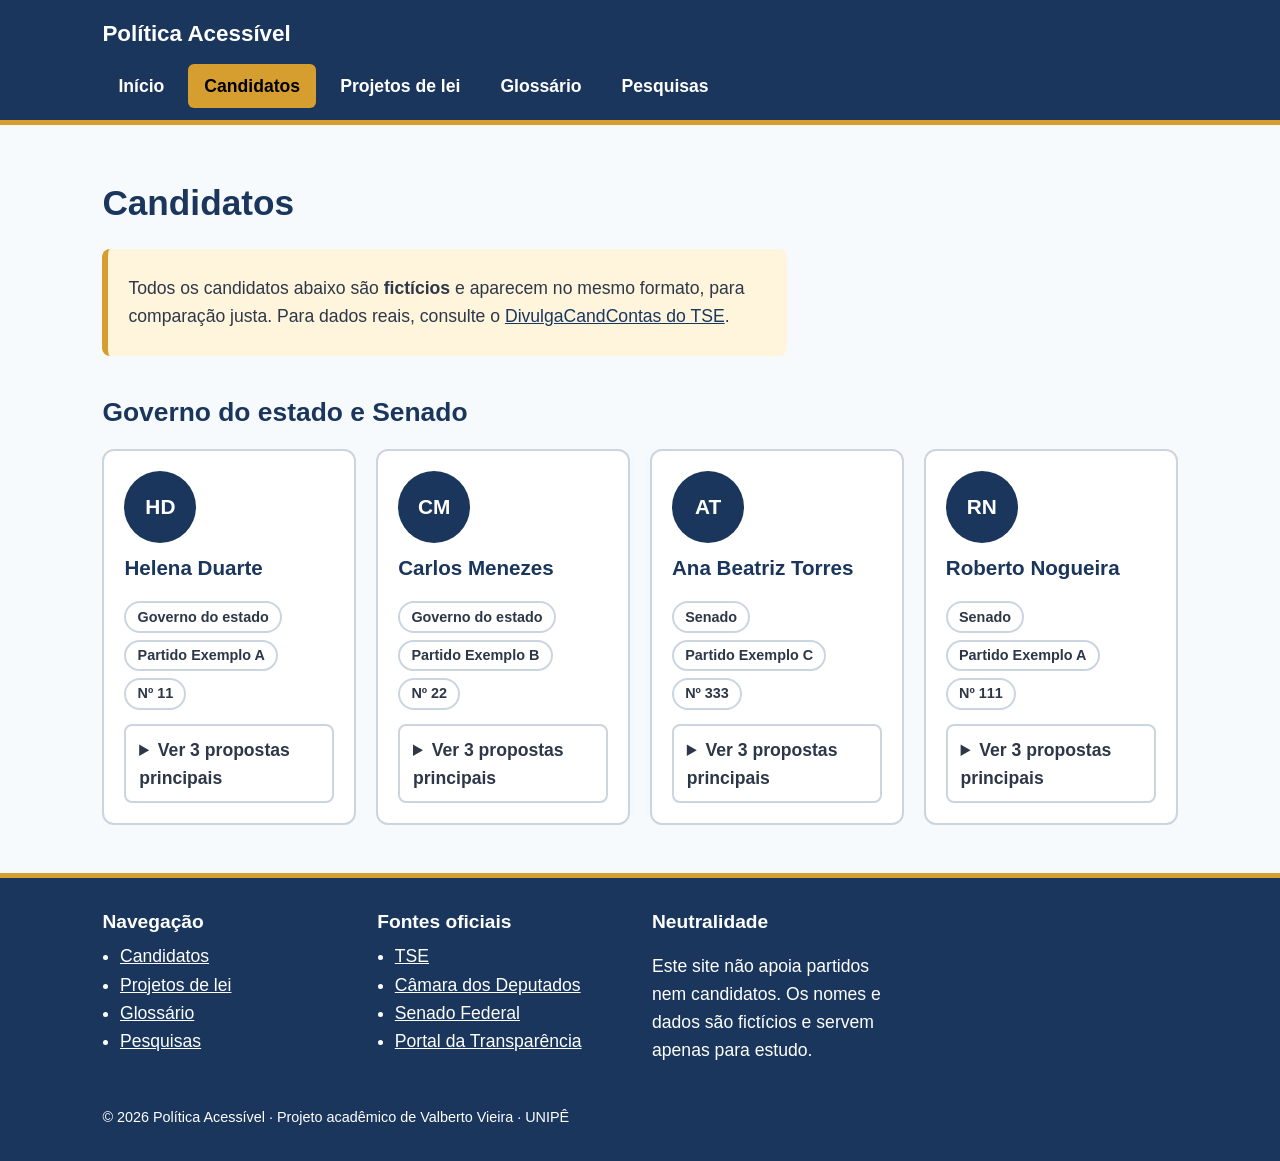
==== commit 7f086b3e: "ajuste readme e footer" ====
--- a/html/candidatos.html
+++ b/html/candidatos.html
@@ -14,11 +14,7 @@
 
     <header>
         <a href="index.html">
-            <svg viewBox="0 0 40 40" aria-hidden="true">
-                <circle cx="20" cy="20" r="18" fill="#D69E2E" />
-                <path d="M11 21l6 6 12-13" fill="none" stroke="#1A365D" stroke-width="4" stroke-linecap="round"
-                    stroke-linejoin="round" />
-            </svg>
+
             <span>Política Acessível</span>
         </a>
         <nav aria-label="Menu principal">
@@ -122,7 +118,7 @@
             <p>Este site não apoia partidos nem candidatos. Os nomes e dados são fictícios e servem apenas para estudo.
             </p>
         </aside>
-        <p>© 2026 Política Acessível · Projeto acadêmico de [Seu Nome] · [Faculdade]</p>
+        <p>© 2026 Política Acessível · Projeto acadêmico de Valberto Vieira · UNIPÊ</p>
     </footer>
 </body>
 
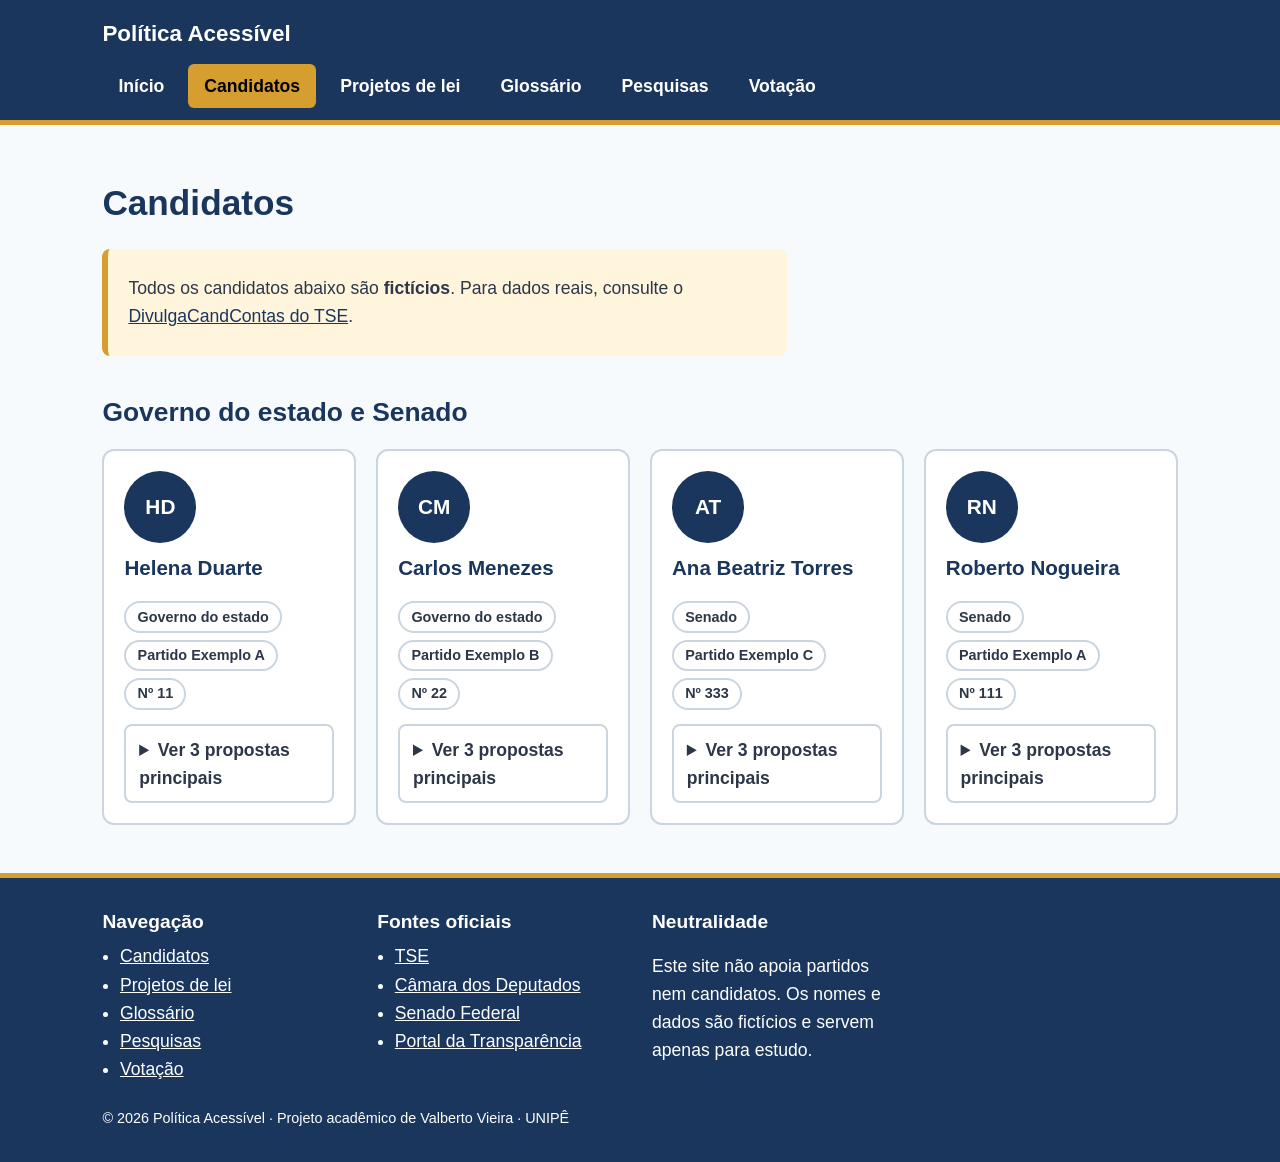
==== commit 80b7a50b: "adicao pag&css" ====
--- a/html/candidatos.html
+++ b/html/candidatos.html
@@ -24,6 +24,7 @@
                 <li><a href="projetos-de-lei.html">Projetos de lei</a></li>
                 <li><a href="glossario.html">Glossário</a></li>
                 <li><a href="pesquisas.html">Pesquisas</a></li>
+                <li><a href="votacoes.html">Votação</a></li>
             </ul>
         </nav>
     </header>
@@ -31,8 +32,7 @@
     <main id="conteudo">
         <h1>Candidatos</h1>
         <aside>
-            <p>Todos os candidatos abaixo são <strong>fictícios</strong> e aparecem no mesmo formato, para comparação
-                justa. Para dados reais, consulte o <a href="https://divulgacandcontas.tse.jus.br" target="_blank"
+            <p>Todos os candidatos abaixo são <strong>fictícios</strong>. Para dados reais, consulte o <a href="https://divulgacandcontas.tse.jus.br" target="_blank"
                     rel="noopener">DivulgaCandContas do TSE</a>.</p>
         </aside>
 
@@ -101,6 +101,7 @@
                 <li><a href="projetos-de-lei.html">Projetos de lei</a></li>
                 <li><a href="glossario.html">Glossário</a></li>
                 <li><a href="pesquisas.html">Pesquisas</a></li>
+                <li><a href="votacoes.html">Votação</a></li>
             </ul>
         </nav>
         <section>
--- a/css/style.css
+++ b/css/style.css
@@ -1,4 +1,3 @@
-/* Cores: mude aqui e muda o site todo */
 :root {
   --azul: #1A365D;
   --verde: #2F855A;
@@ -9,119 +8,344 @@
   --borda: #CBD5E0;
 }
 
-/* Base */
-* { box-sizing: border-box; }
+* {
+  box-sizing: border-box;
+}
+
 body {
-   margin: 0; 
-   font-family: Inter, Roboto, sans-serif; 
-   font-size: 1.1rem; 
-   line-height: 1.6; 
-   color: var(--texto); 
-   background: 
-   var(--fundo); 
-  }
-
-h1, h2, h3, h4 { color: var(--azul); line-height: 1.25; }
-
-a { color: var(--azul); }
-:focus-visible { outline: 3px solid var(--amarelo); outline-offset: 3px; }
-
-/* Link que só aparece com a tecla Tab: pula o menu */
-#pular { position: absolute; left: 1rem; top: -4rem; padding: 0.6rem 1rem; background: var(--branco); color: #000; }
-#pular:focus { top: 1rem; }
-
-/* header, main e footer: mesma margem nas laterais */
-header, main, footer { padding-left: 8%; padding-right: 8%; }
-main { padding-top: 2rem; padding-bottom: 3rem; }
+  margin: 0;
+  font-family: Inter, Roboto, sans-serif;
+  font-size: 1.1rem;
+  line-height: 1.6;
+  color: var(--texto);
+  background:
+    var(--fundo);
+}
+
+h1,
+h2,
+h3,
+h4 {
+  color: var(--azul);
+  line-height: 1.25;
+}
+
+a {
+  color: var(--azul);
+}
+
+:focus-visible {
+  outline: 3px solid var(--amarelo);
+  outline-offset: 3px;
+}
+
+#pular {
+  position: absolute;
+  left: 1rem;
+  top: -4rem;
+  padding: 0.6rem 1rem;
+  background: var(--branco);
+  color: #000;
+}
+
+#pular:focus {
+  top: 1rem;
+}
+
+header,
+main,
+footer {
+  padding-left: 8%;
+  padding-right: 8%;
+}
+
+main {
+  padding-top: 2rem;
+  padding-bottom: 3rem;
+}
 
 /* header e nav */
-header 
-{ padding-top: 1rem; 
-  padding-bottom: 0.75rem; 
-  background: var(--azul); 
-  border-bottom: 5px solid var(--amarelo); 
-}
-header > a { display: flex; 
+header {
+  padding-top: 1rem;
+  padding-bottom: 0.75rem;
+  background: var(--azul);
+  border-bottom: 5px solid var(--amarelo);
+}
+
+header>a {
+  display: flex;
   align-items: center;
-  gap: 0.6rem; color: var(--branco); 
-  font-size: 1.4rem; 
-  font-weight: 700; 
-  text-decoration: none; 
-}
-header svg 
-{ width: 2.4rem; 
-  height: 2.4rem; 
-}
-header ul 
-{ display: flex; 
-  flex-wrap: wrap; 
-  gap: 0.5rem; 
-  margin: 0.75rem 0 0; 
-  padding: 0; 
-  list-style: none; 
-}
-header nav a 
-{ display: block; 
-  padding: 0.5rem 1rem; 
-  border-radius: 6px; color:
-  var(--branco); 
-  font-weight: 600; 
-  text-decoration: none; 
-}
-header nav a:hover 
-{ 
-  background: rgba(255, 255, 255, 0.2); 
-}
-header nav a[aria-current="page"] { background: var(--amarelo); color: #000; }
+  gap: 0.6rem;
+  color: var(--branco);
+  font-size: 1.4rem;
+  font-weight: 700;
+  text-decoration: none;
+}
+
+header ul {
+  display: flex;
+  flex-wrap: wrap;
+  gap: 0.5rem;
+  margin: 0.75rem 0 0;
+  padding: 0;
+  list-style: none;
+}
+
+header nav a {
+  display: block;
+  padding: 0.5rem 1rem;
+  border-radius: 6px;
+  color:
+    var(--branco);
+  font-weight: 600;
+  text-decoration: none;
+}
+
+header nav a:hover {
+  background: rgba(255, 255, 255, 0.2);
+}
+
+header nav a[aria-current="page"] {
+  background: var(--amarelo);
+  color: #000;
+}
 
 /* main: títulos e textos */
-main > h2 { margin-top: 2.5rem; }
-main > p { max-width: 65ch; }
-
-/* section: o título ocupa a linha toda e os cards ficam em colunas */
-main section { display: grid; grid-template-columns: repeat(auto-fit, minmax(250px, 1fr)); gap: 1.25rem; margin-top: 2.5rem; }
-main section > h2 { grid-column: 1 / -1; margin: 0; }
+main>h2 {
+  margin-top: 2.5rem;
+}
+
+main>p {
+  max-width: 65ch;
+}
+
+/* section */
+main section {
+  display: grid;
+  grid-template-columns: repeat(auto-fit, minmax(250px, 1fr));
+  gap: 1.25rem;
+  margin-top: 2.5rem;
+}
+
+main section>h2 {
+  grid-column: 1 / -1;
+  margin: 0;
+}
 
 /* Caixas brancas: article, links de acesso rápido e destaque */
-article, main nav a, #destaque { padding: 1.25rem; background: var(--branco); border: 2px solid var(--borda); border-radius: 12px; }
-article h3, #destaque h1 { margin-top: 0; }
+article,
+main nav a,
+#destaque {
+  padding: 1.25rem;
+  background: var(--branco);
+  border: 2px solid var(--borda);
+  border-radius: 12px;
+}
+
+article h3,
+#destaque h1 {
+  margin-top: 0;
+}
 
 /* aside: caixa de aviso com faixa amarela */
-main aside { margin: 1.5rem 0; padding: 0.5rem 1.25rem; max-width: 70ch; background: #FEF5DC; border-left: 6px solid var(--amarelo); border-radius: 8px; }
-main aside h2 { margin-top: 0.5rem; font-size: 1.3rem; }
+main aside {
+  margin: 1.5rem 0;
+  padding: 0.5rem 1.25rem;
+  max-width: 70ch;
+  background: #FEF5DC;
+  border-left: 6px solid var(--amarelo);
+  border-radius: 8px;
+}
+
+main aside h2 {
+  margin-top: 0.5rem;
+  font-size: 1.3rem;
+}
 
 /* Página inicial */
-#destaque { display: block; padding: 2rem; }
-#destaque h1 { font-size: 2.4rem; }
-#destaque p { max-width: 60ch; font-size: 1.2rem; }
-#destaque a { display: inline-block; padding: 0.6rem 1.1rem; border-radius: 8px; background: var(--verde); color: var(--branco); font-weight: 600; text-decoration: none; }
-main nav { display: grid; grid-template-columns: repeat(auto-fit, minmax(250px, 1fr)); gap: 1.25rem; }
-main nav a { display: block; color: var(--texto); text-decoration: none; }
-main nav a:hover { border-color: var(--amarelo); }
-main nav strong { display: block; font-size: 1.25rem; color: var(--azul); }
+#destaque {
+  display: block;
+  padding: 2rem;
+}
+
+#destaque h1 {
+  font-size: 2.4rem;
+}
+
+#destaque p {
+  max-width: 60ch;
+  font-size: 1.2rem;
+}
+
+#destaque a {
+  display: inline-block;
+  padding: 0.6rem 1.1rem;
+  border-radius: 8px;
+  background: var(--verde);
+  color: var(--branco);
+  font-weight: 600;
+  text-decoration: none;
+}
+
+main nav {
+  display: grid;
+  grid-template-columns: repeat(auto-fit, minmax(250px, 1fr));
+  gap: 1.25rem;
+}
+
+main nav a {
+  display: block;
+  color: var(--texto);
+  text-decoration: none;
+}
+
+main nav a:hover {
+  border-color: var(--amarelo);
+}
+
+main nav strong {
+  display: block;
+  font-size: 1.25rem;
+  color: var(--azul);
+}
 
 /* Dentro dos cards: tags, foto e propostas */
-article small { display: inline-block; margin: 0 0.3rem 0.4rem 0; padding: 0.15rem 0.7rem; border: 2px solid var(--borda); border-radius: 999px; font-size: 0.9rem; font-weight: 600; }
-article figure { display: flex; align-items: center; justify-content: center; width: 4.5rem; height: 4.5rem; margin: 0 0 0.75rem; border-radius: 50%; background: var(--azul); color: var(--branco); font-size: 1.3rem; font-weight: 700; }
-summary { padding: 0.6rem 0.8rem; border: 2px solid var(--borda); border-radius: 8px; font-weight: 600; cursor: pointer; }
-details { margin-top: 0.5rem; }
+article small {
+  display: inline-block;
+  margin: 0 0.3rem 0.4rem 0;
+  padding: 0.15rem 0.7rem;
+  border: 2px solid var(--borda);
+  border-radius: 999px;
+  font-size: 0.9rem;
+  font-weight: 600;
+}
+
+article figure {
+  display: flex;
+  align-items: center;
+  justify-content: center;
+  width: 4.5rem;
+  height: 4.5rem;
+  margin: 0 0 0.75rem;
+  border-radius: 50%;
+  background: var(--azul);
+  color: var(--branco);
+  font-size: 1.3rem;
+  font-weight: 700;
+}
+
+summary {
+  padding: 0.6rem 0.8rem;
+  border: 2px solid var(--borda);
+  border-radius: 8px;
+  font-weight: 600;
+  cursor: pointer;
+}
+
+details {
+  margin-top: 0.5rem;
+}
 
 /* Projetos de lei */
-blockquote { margin: 0 0 1rem; padding: 0.5rem 1rem; border-left: 5px solid var(--amarelo); }
+blockquote {
+  margin: 0 0 1rem;
+  padding: 0.5rem 1rem;
+  border-left: 5px solid var(--amarelo);
+}
 
 /* Glossário */
-dl div { padding: 1rem 0; border-bottom: 1px solid var(--borda); }
-dt { font-size: 1.15rem; font-weight: 700; color: var(--azul); }
-dd { max-width: 70ch; margin: 0.25rem 0 0; }
+dl div {
+  padding: 1rem 0;
+  border-bottom: 1px solid var(--borda);
+}
+
+dt {
+  font-size: 1.15rem;
+  font-weight: 700;
+  color: var(--azul);
+}
+
+dd {
+  max-width: 70ch;
+  margin: 0.25rem 0 0;
+}
 
 /* Pesquisas: nome | barra | porcentagem */
-article div { display: grid; grid-template-columns: 7rem 1fr 3rem; gap: 0.5rem; align-items: center; margin: 0.5rem 0; }
-meter { width: 100%; height: 1.2rem; }
+article div {
+  display: grid;
+  grid-template-columns: 7rem 1fr 3rem;
+  gap: 0.5rem;
+  align-items: center;
+  margin: 0.5rem 0;
+}
+
+meter {
+  width: 100%;
+  height: 1.2rem;
+}
+
+/* Votação */
+fieldset {
+  margin: 0 0 1rem;
+  padding: 0;
+  border: 0;
+}
+
+legend {
+  margin-bottom: 0.75rem;
+  padding: 0;
+  font-size: 1.25rem;
+  font-weight: 700;
+  color: var(--azul);
+}
+
+label {
+  display: block;
+  margin: 0.5rem 0;
+  padding: 0.7rem 1rem;
+  border: 2px solid var(--borda);
+  border-radius: 8px;
+  cursor: pointer;
+}
+
+label:hover {
+  border-color: var(--amarelo);
+}
+
+label input {
+  margin-right: 0.6rem;
+  accent-color: var(--verde);
+}
 
 /* footer */
-footer { display: grid; grid-template-columns: repeat(auto-fit, minmax(240px, 1fr)); gap: 1.5rem; padding-top: 2rem; padding-bottom: 2rem; background: var(--azul); color: var(--branco); border-top: 5px solid var(--amarelo); }
-footer a { color: var(--branco); }
-footer h2 { margin: 0 0 0.5rem; font-size: 1.2rem; color: var(--branco); }
-footer ul { margin: 0; padding-left: 1.1rem; }
-footer > p { grid-column: 1 / -1; margin: 0; font-size: 0.9rem; }
-
+footer {
+  display: grid;
+  grid-template-columns: repeat(auto-fit, minmax(240px, 1fr));
+  gap: 1.5rem;
+  padding-top: 2rem;
+  padding-bottom: 2rem;
+  background: var(--azul);
+  color: var(--branco);
+  border-top: 5px solid var(--amarelo);
+}
+
+footer a {
+  color: var(--branco);
+}
+
+footer h2 {
+  margin: 0 0 0.5rem;
+  font-size: 1.2rem;
+  color: var(--branco);
+}
+
+footer ul {
+  margin: 0;
+  padding-left: 1.1rem;
+}
+
+footer>p {
+  grid-column: 1 / -1;
+  margin: 0;
+  font-size: 0.9rem;
+}
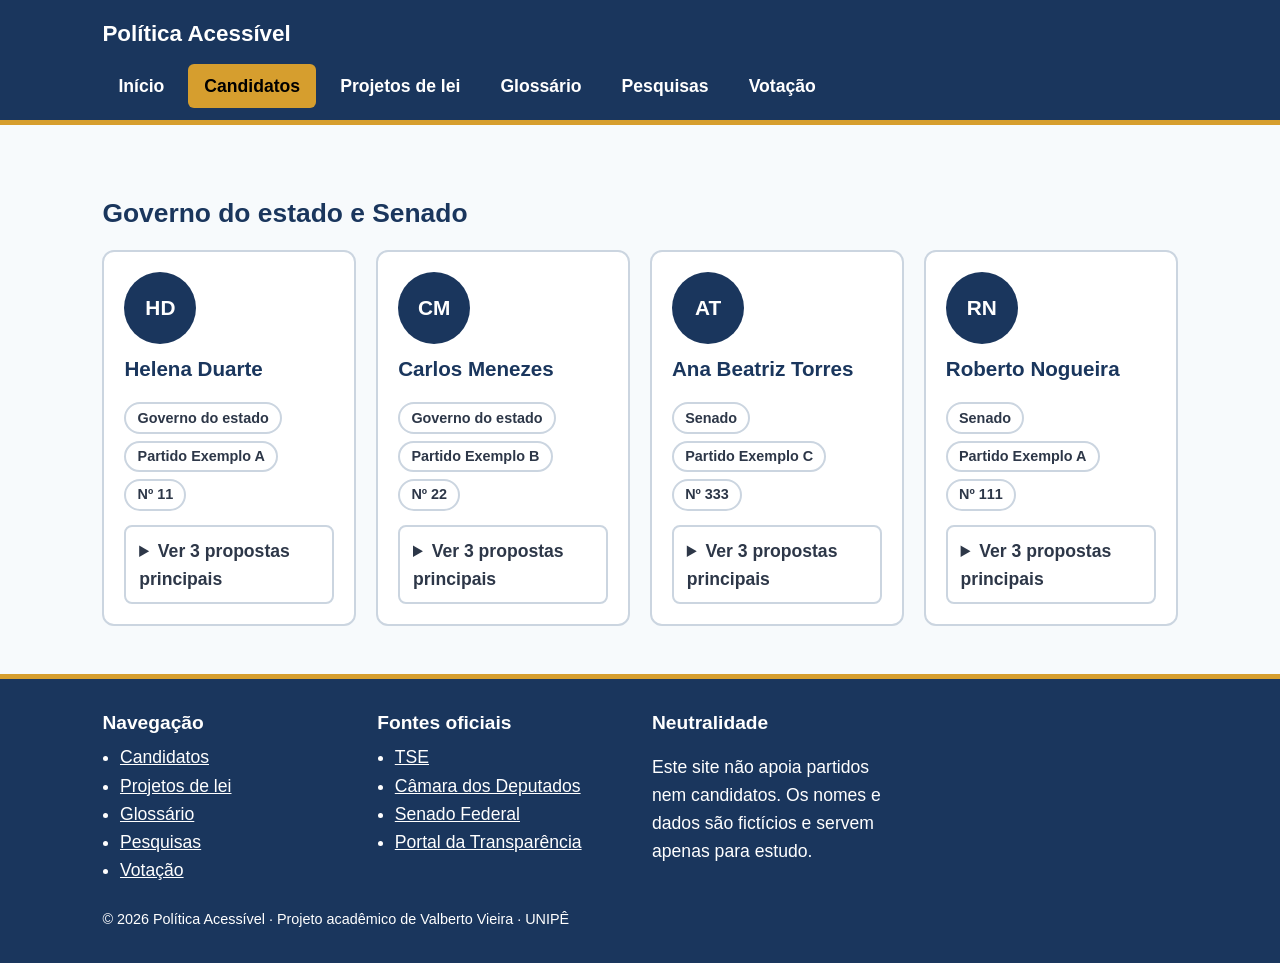
==== commit 45d65b06: "ajuste caixas" ====
--- a/html/candidatos.html
+++ b/html/candidatos.html
@@ -30,11 +30,7 @@
     </header>
 
     <main id="conteudo">
-        <h1>Candidatos</h1>
-        <aside>
-            <p>Todos os candidatos abaixo são <strong>fictícios</strong>. Para dados reais, consulte o <a href="https://divulgacandcontas.tse.jus.br" target="_blank"
-                    rel="noopener">DivulgaCandContas do TSE</a>.</p>
-        </aside>
+
 
         <section>
             <h2>Governo do estado e Senado</h2>
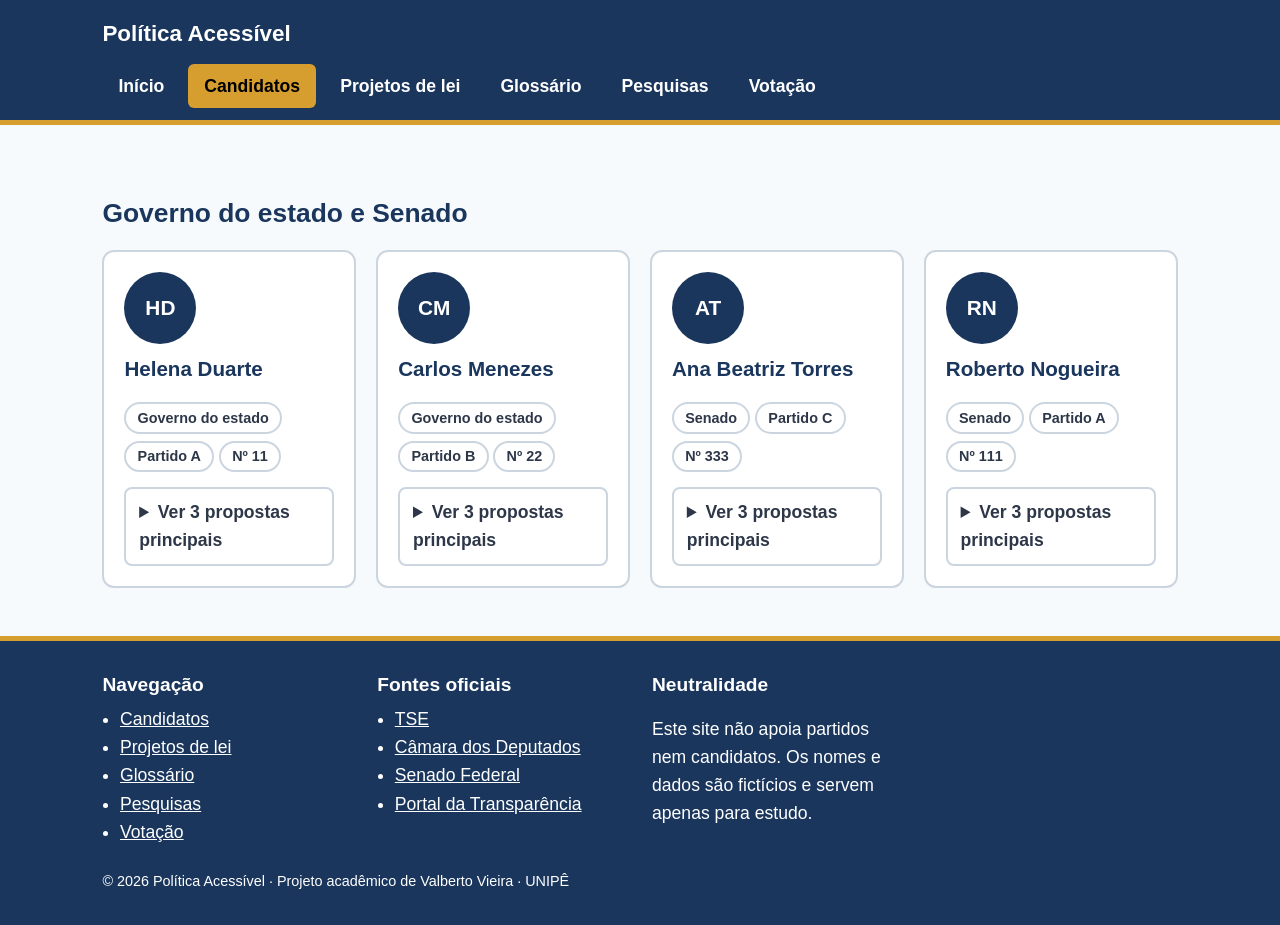
==== commit 38474a61: "ajuste nomes" ====
--- a/html/candidatos.html
+++ b/html/candidatos.html
@@ -37,7 +37,7 @@
             <article>
                 <figure role="img" aria-label="Foto de Helena Duarte">HD</figure>
                 <h3>Helena Duarte</h3>
-                <small>Governo do estado</small><small>Partido Exemplo A</small><small>Nº 11</small>
+                <small>Governo do estado</small><small>Partido A</small><small>Nº 11</small>
                 <details>
                     <summary>Ver 3 propostas principais</summary>
                     <ol>
@@ -50,7 +50,7 @@
             <article>
                 <figure role="img" aria-label="Foto de Carlos Menezes">CM</figure>
                 <h3>Carlos Menezes</h3>
-                <small>Governo do estado</small><small>Partido Exemplo B</small><small>Nº 22</small>
+                <small>Governo do estado</small><small>Partido B</small><small>Nº 22</small>
                 <details>
                     <summary>Ver 3 propostas principais</summary>
                     <ol>
@@ -63,7 +63,7 @@
             <article>
                 <figure role="img" aria-label="Foto de Ana Beatriz Torres">AT</figure>
                 <h3>Ana Beatriz Torres</h3>
-                <small>Senado</small><small>Partido Exemplo C</small><small>Nº 333</small>
+                <small>Senado</small><small>Partido C</small><small>Nº 333</small>
                 <details>
                     <summary>Ver 3 propostas principais</summary>
                     <ol>
@@ -76,7 +76,7 @@
             <article>
                 <figure role="img" aria-label="Foto de Roberto Nogueira">RN</figure>
                 <h3>Roberto Nogueira</h3>
-                <small>Senado</small><small>Partido Exemplo A</small><small>Nº 111</small>
+                <small>Senado</small><small>Partido A</small><small>Nº 111</small>
                 <details>
                     <summary>Ver 3 propostas principais</summary>
                     <ol>
